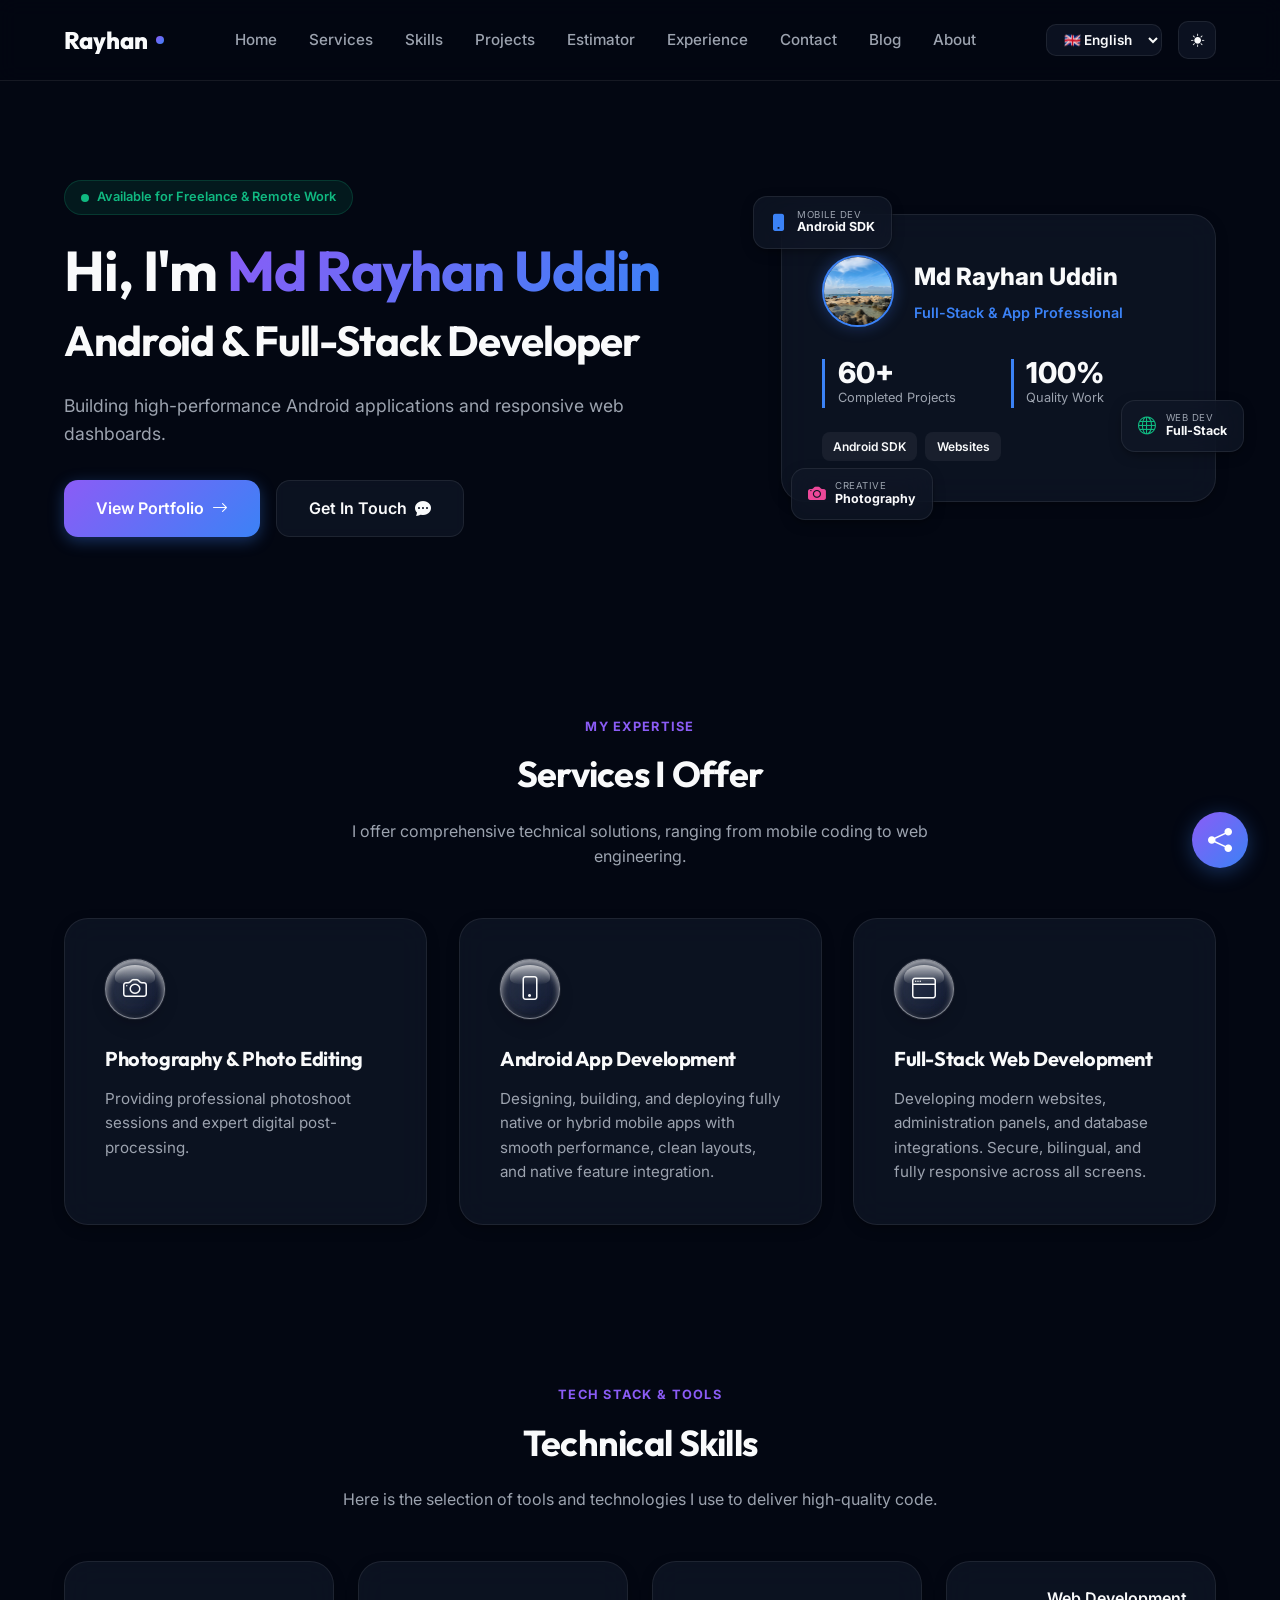
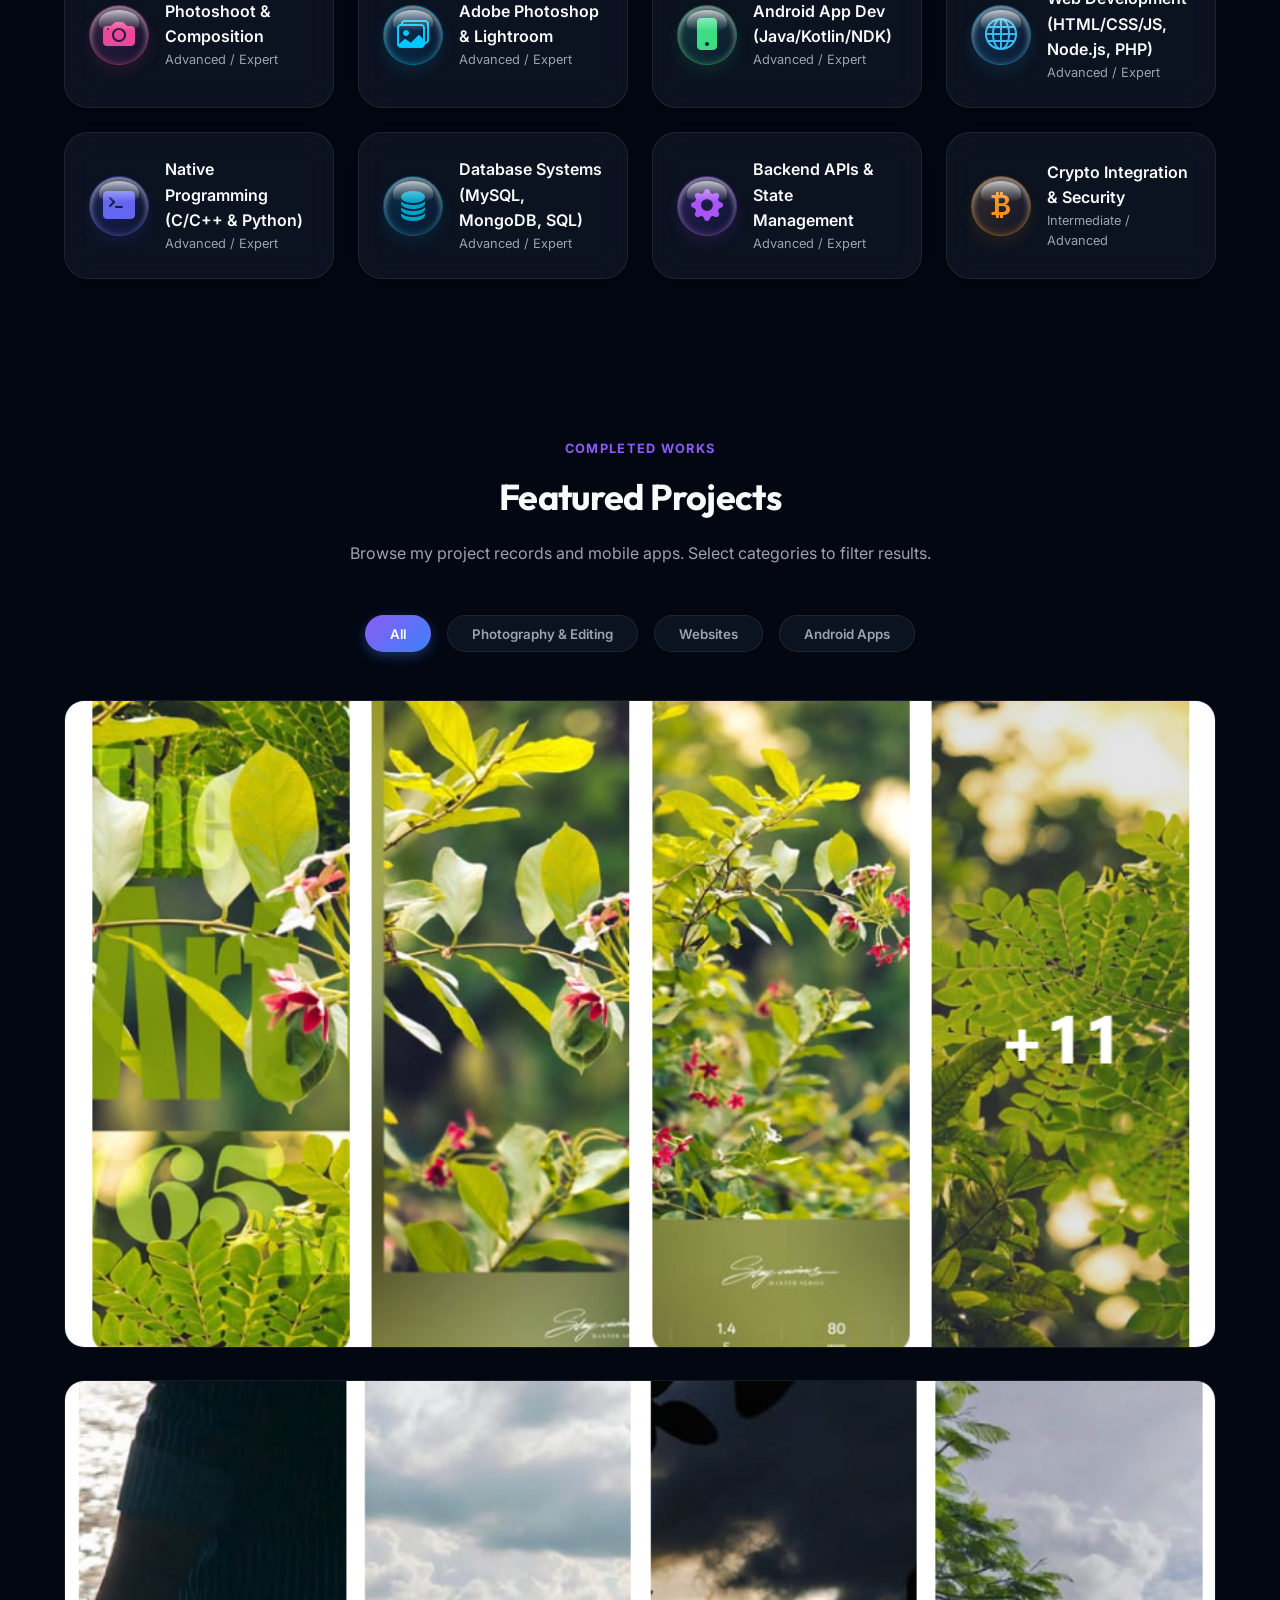
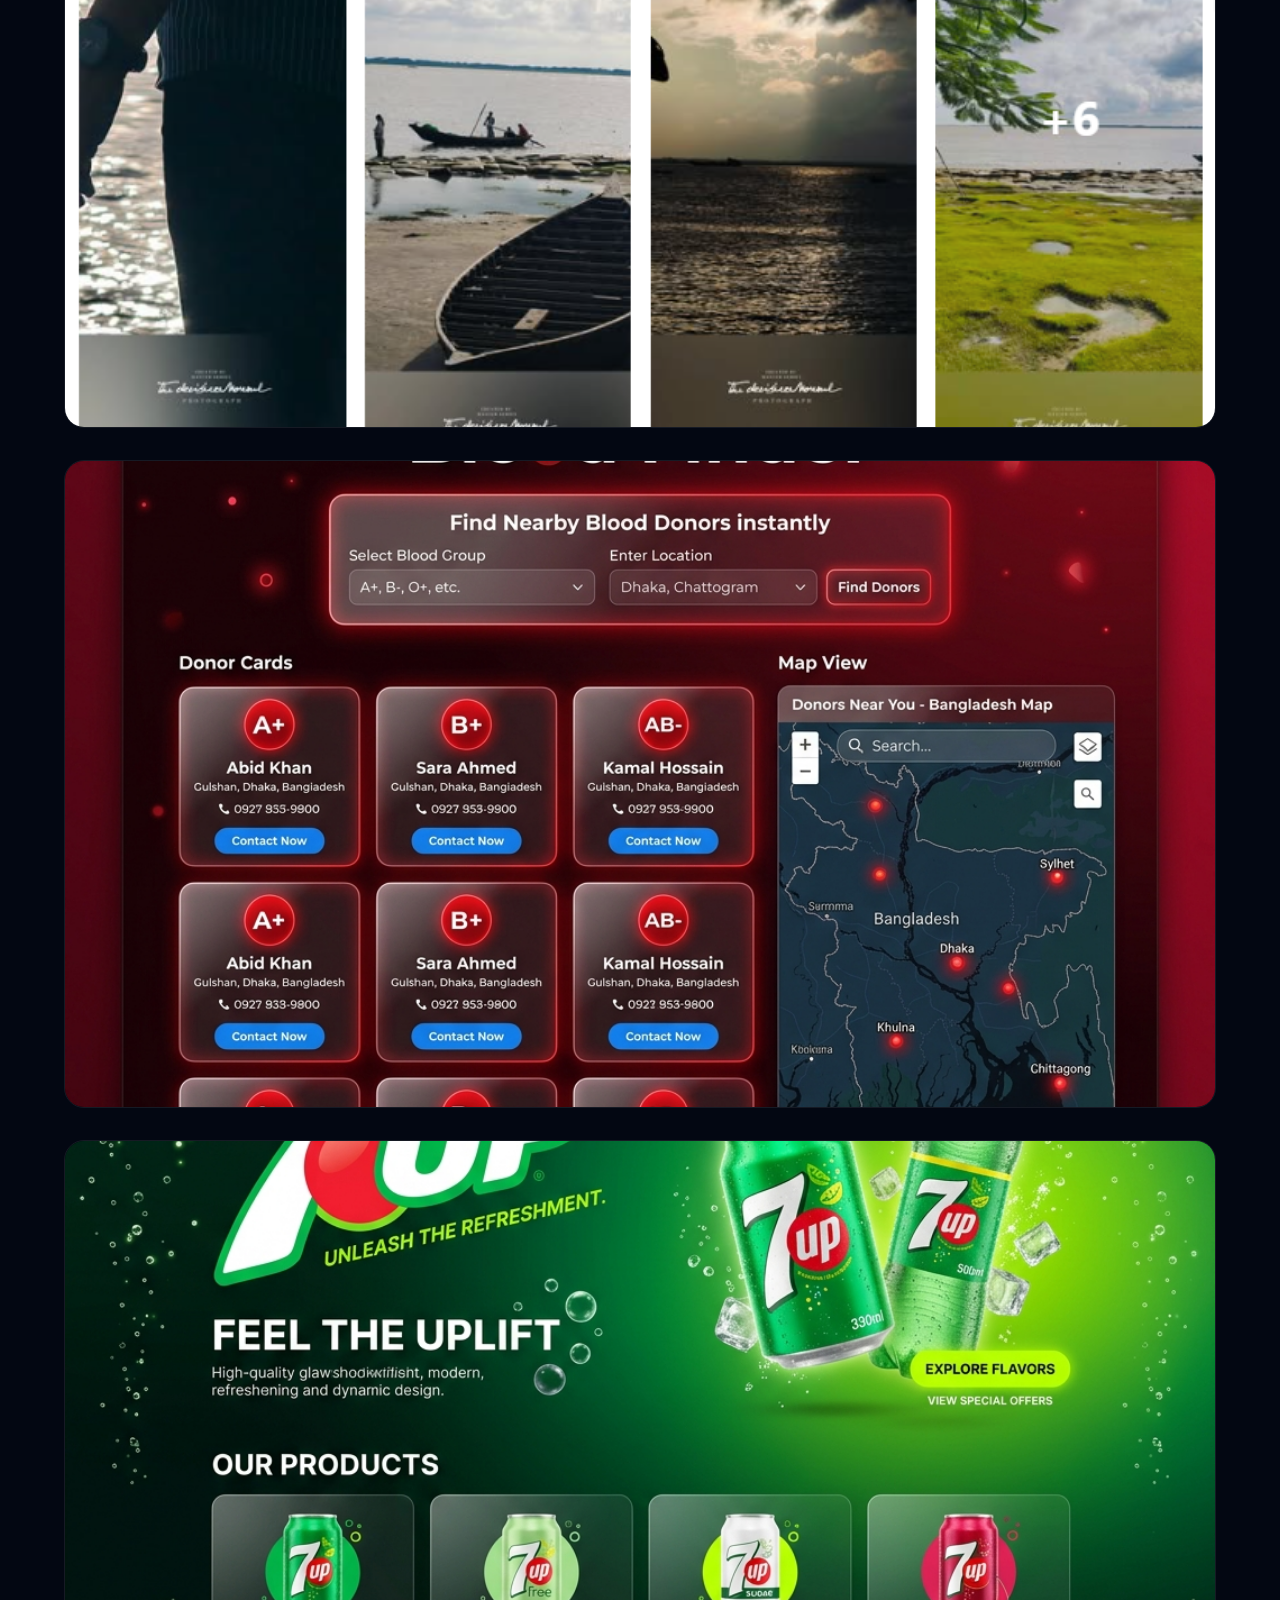
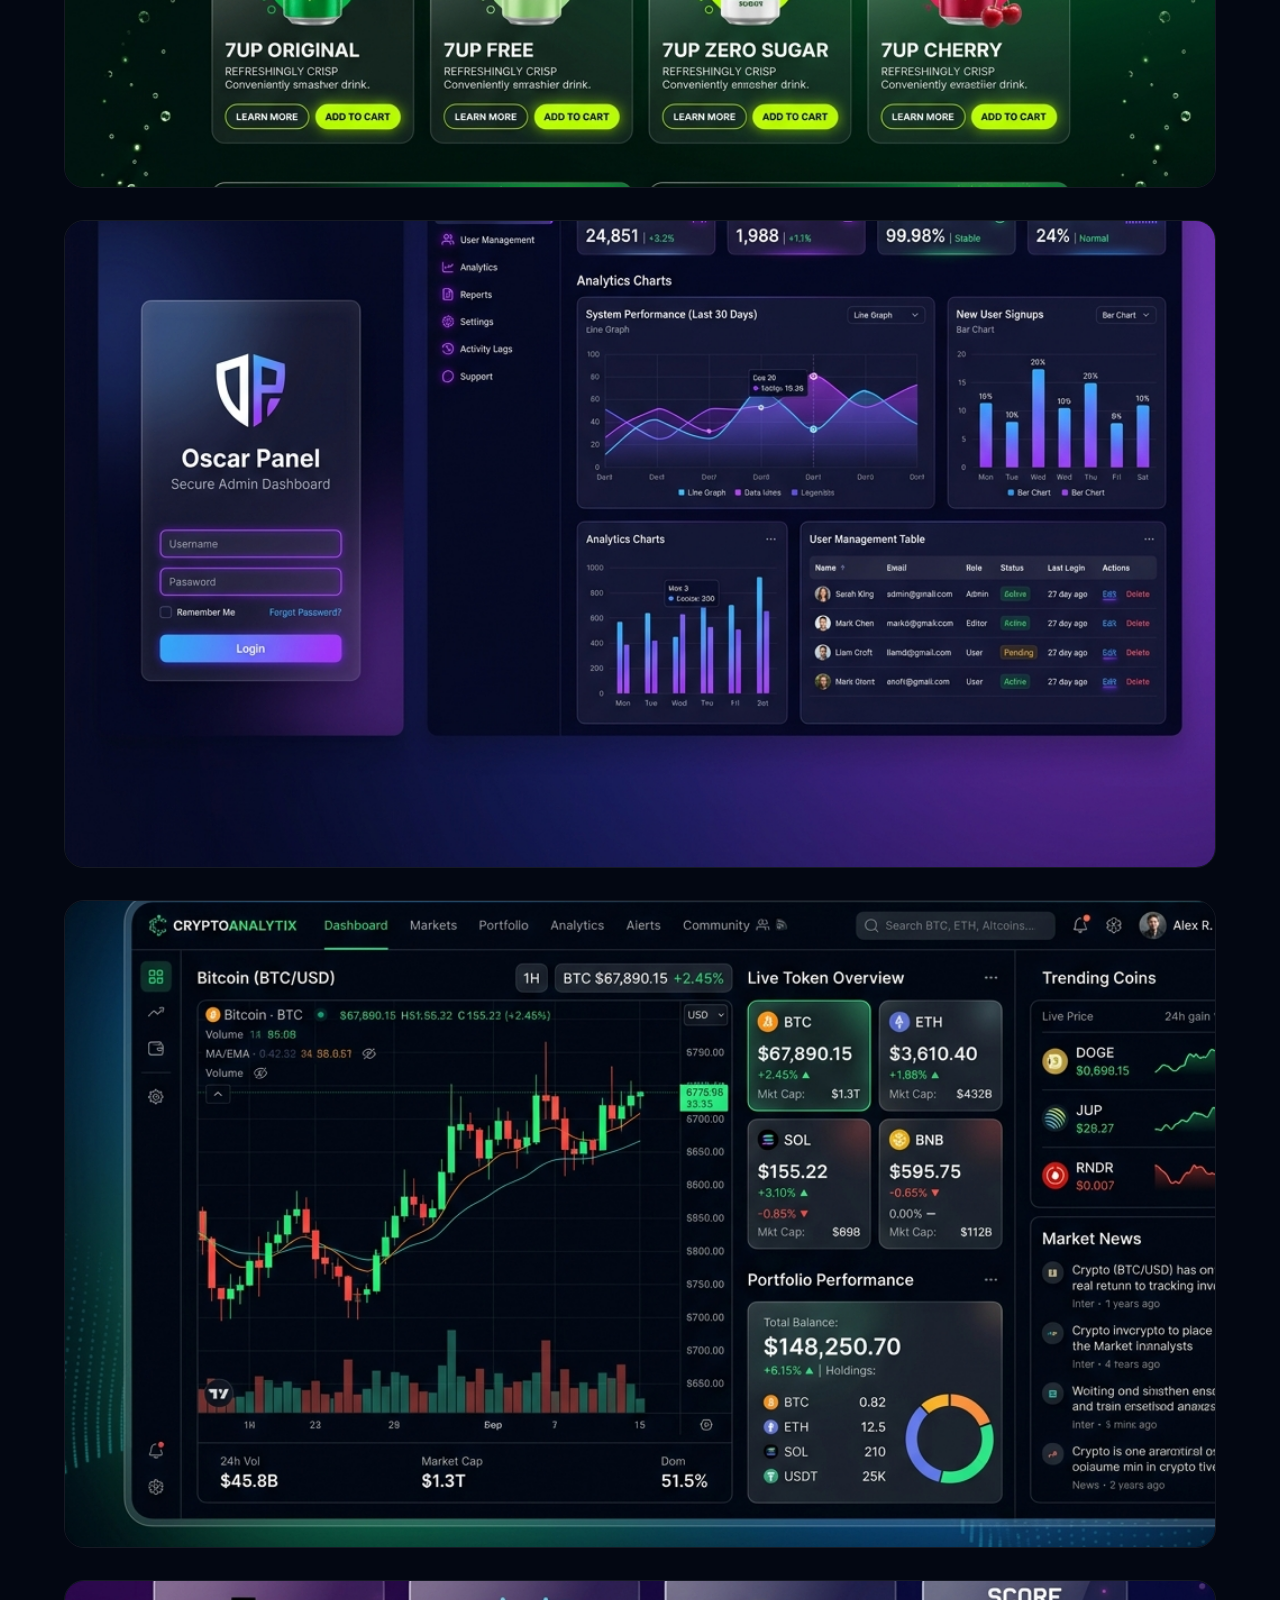
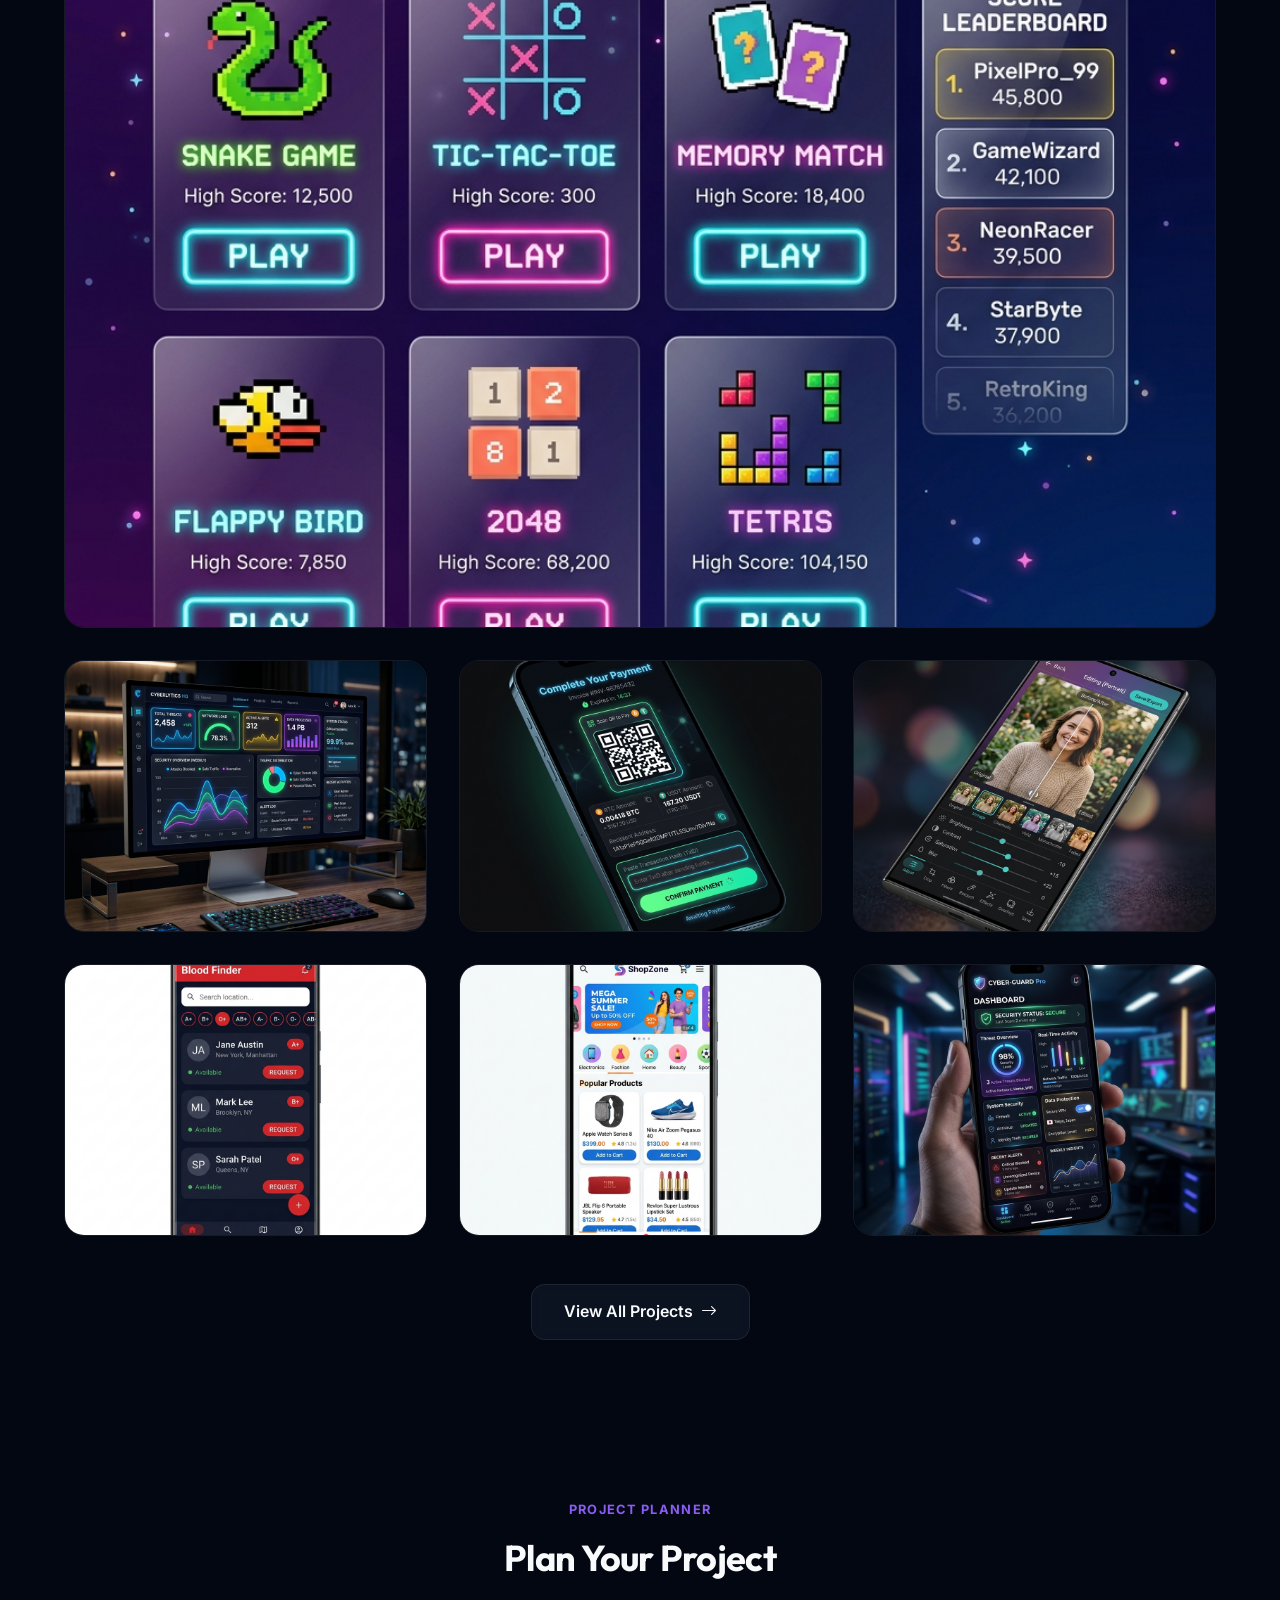
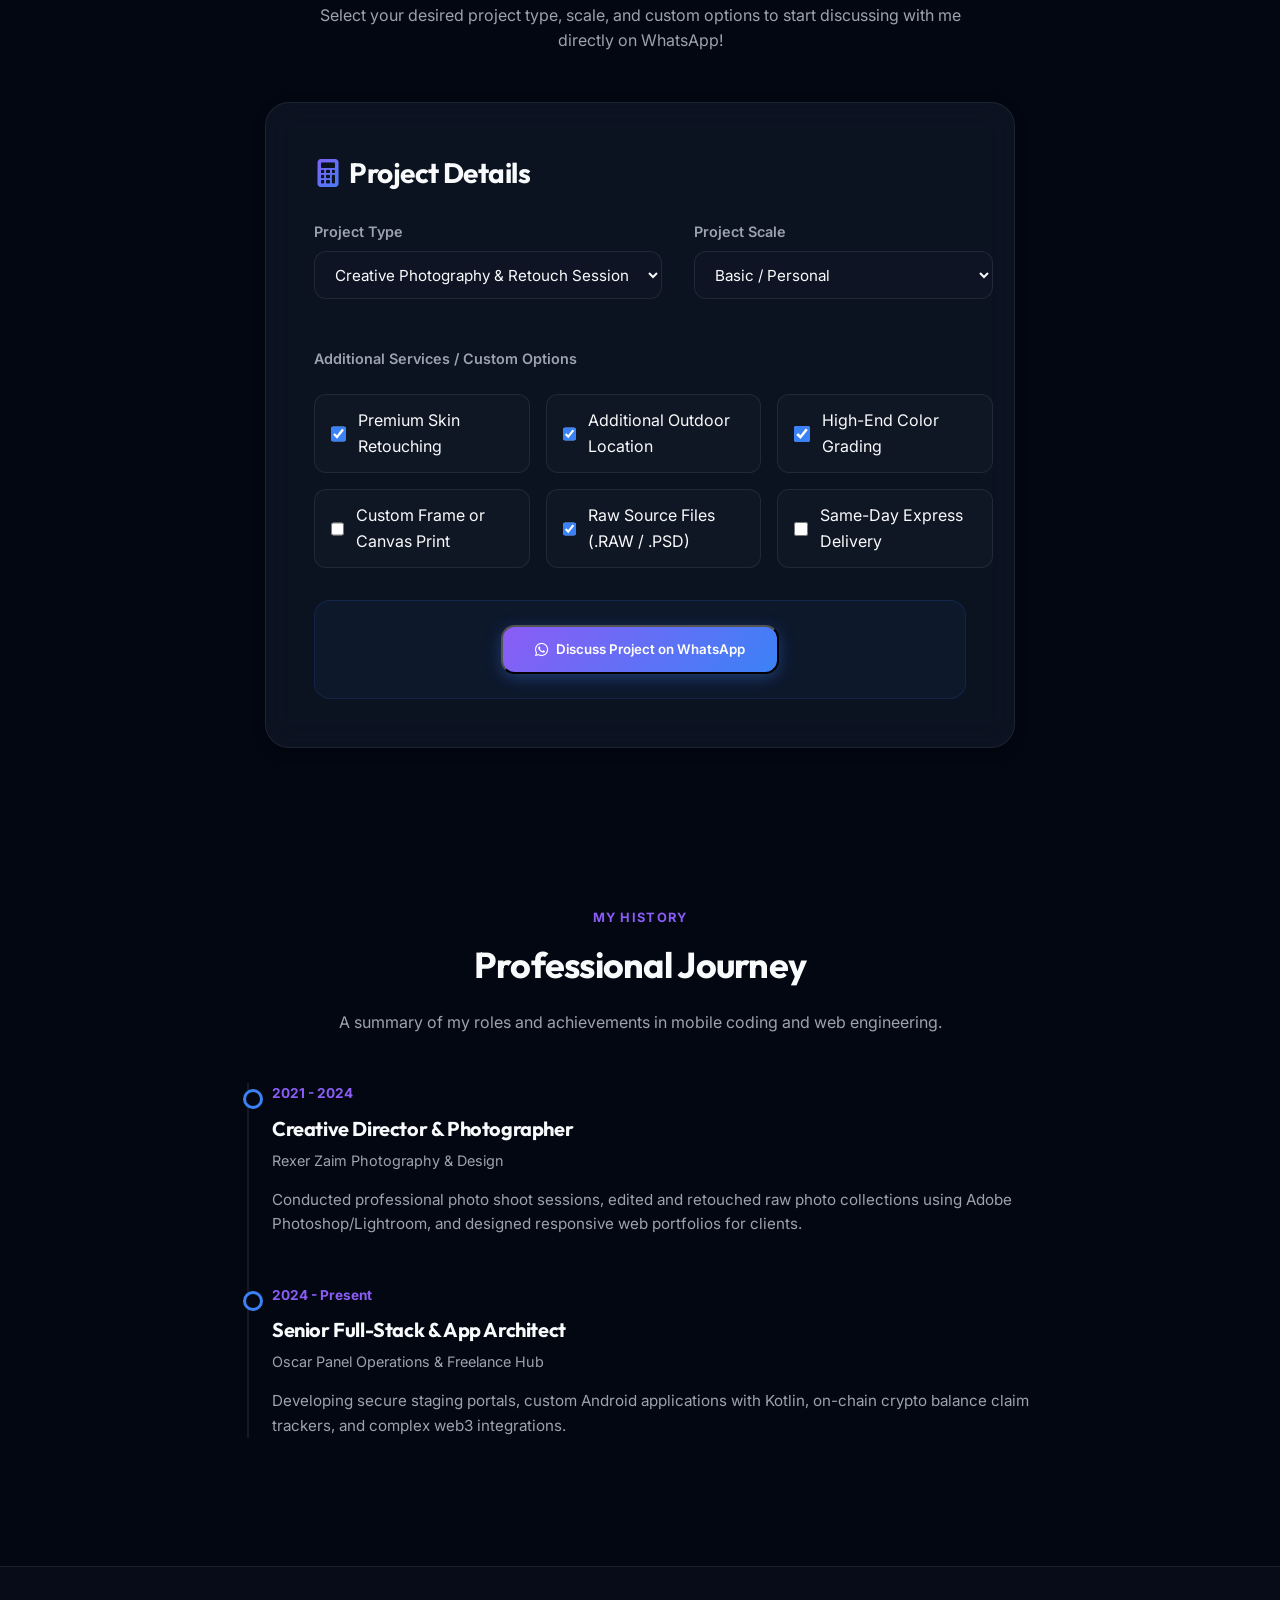
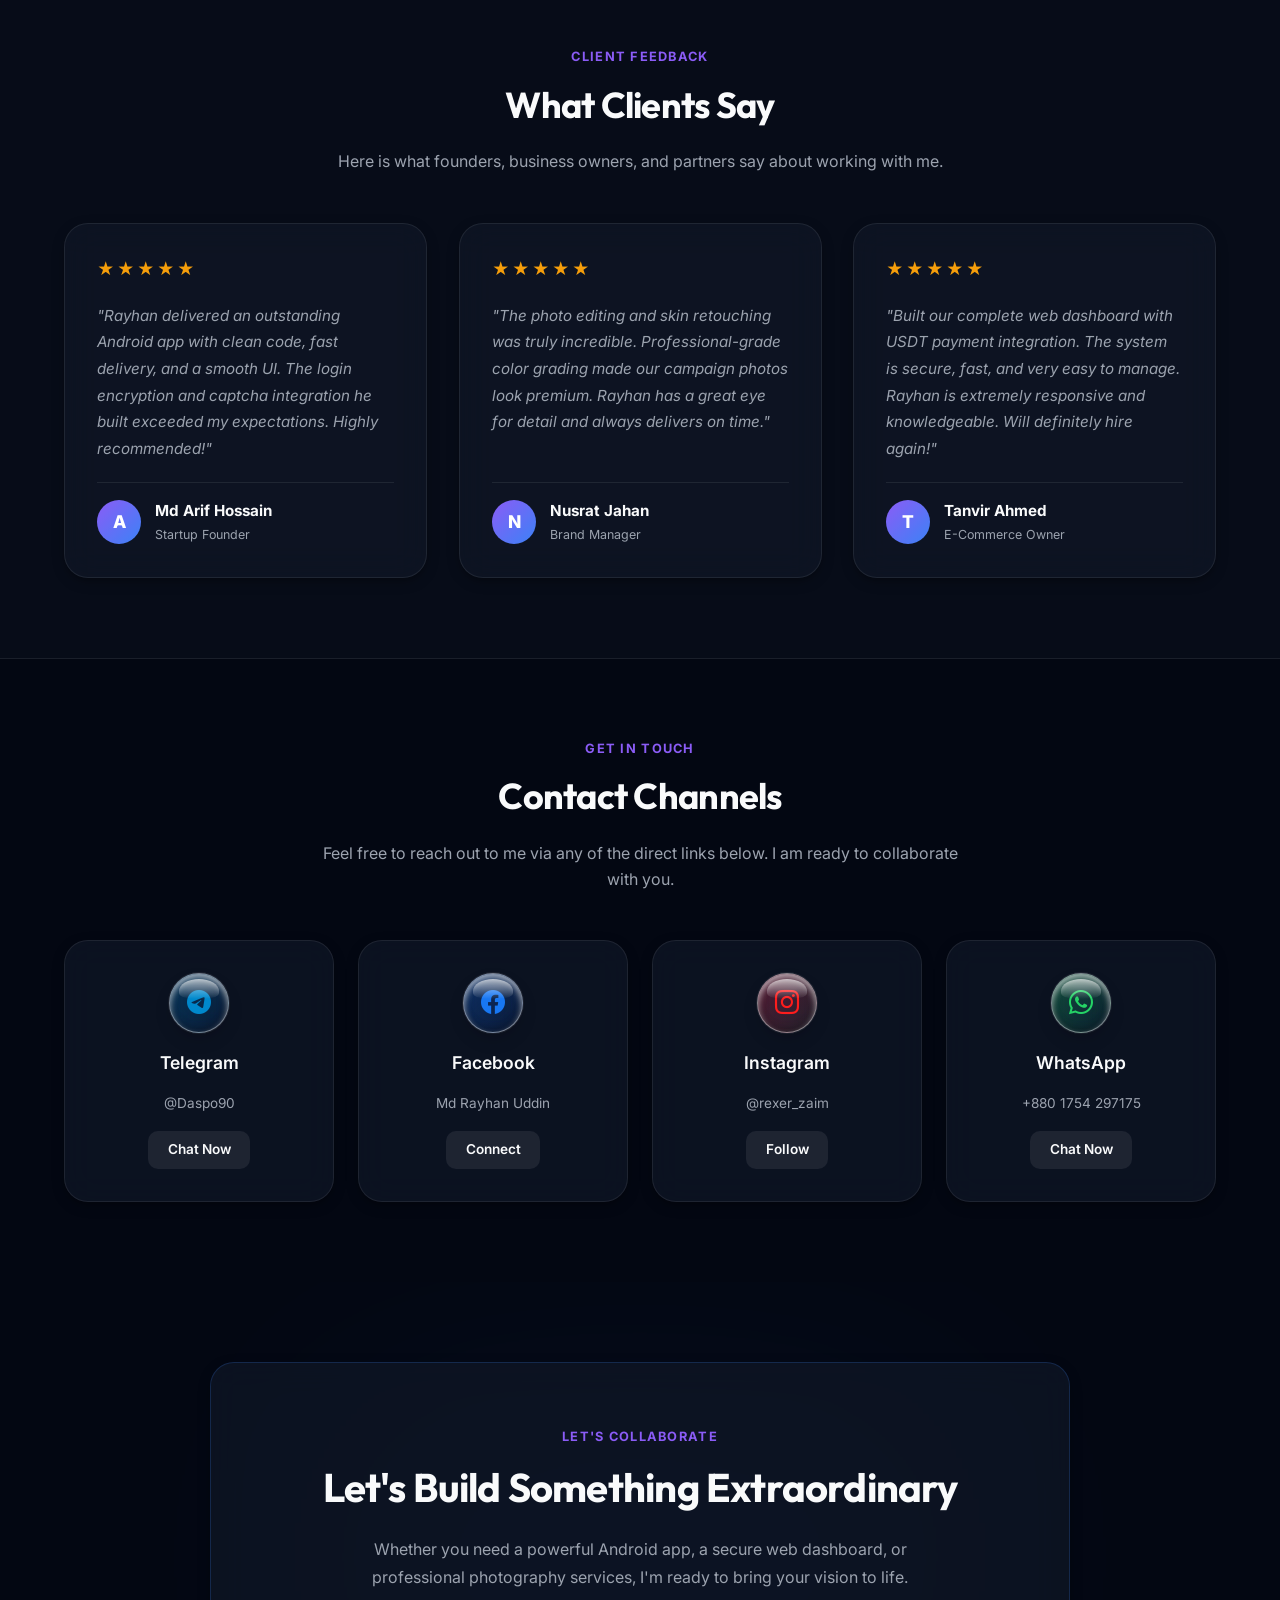
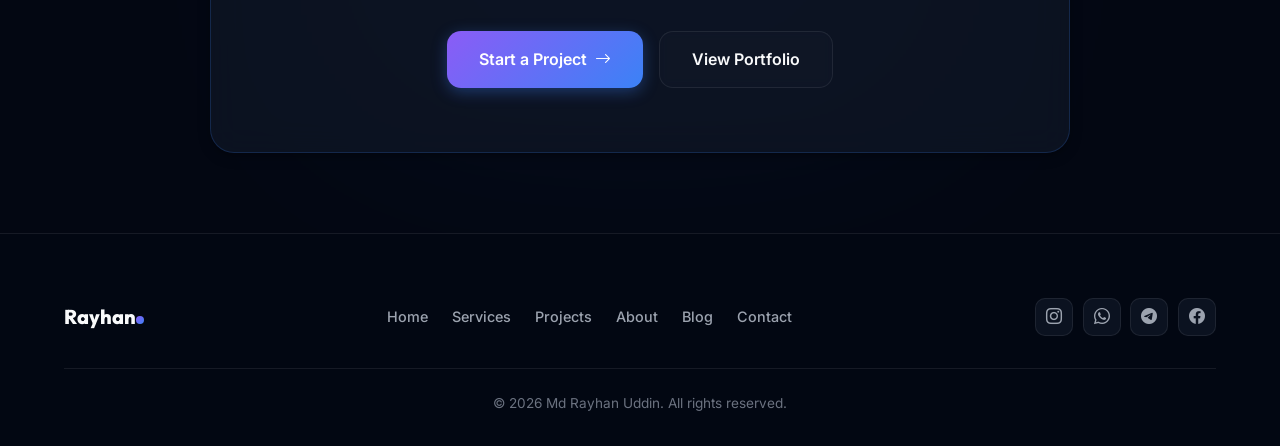
==== index.html @ 6fb027d3 "Initial commit: Md Rayhan Uddin portfolio - full-stack developer, Android app creator" ====
<!DOCTYPE html>
<html lang="en" data-theme="dark">
<head>
  <meta charset="utf-8">
  <meta name="viewport" content="width=device-width, initial-scale=1.0, maximum-scale=1.0, user-scalable=no">
  <title data-translate="page_title">Md Rayhan Uddin - Full-Stack Developer & Android App Creator</title>
  
  <link rel="stylesheet" href="style.css?v=12">
  <link rel="stylesheet" href="https://cdn.jsdelivr.net/npm/bootstrap-icons@1.11.1/font/bootstrap-icons.css">
</head>
<body>

  <!-- Background Decorative Blobs -->
  <div class="bg-blob blob-purple"></div>
  <div class="bg-blob blob-blue"></div>

  <!-- HEADER / NAVBAR -->
  <header class="navbar">
    <div class="container nav-container">
      <a href="#" class="logo">
        Rayhan<span class="logo-dot"></span>
      </a>
      
      <ul class="nav-menu" id="navMenu">
        <li><a href="#home" class="nav-link" data-translate="nav_home">Home</a></li>
        <li><a href="#services" class="nav-link" data-translate="nav_services">Services</a></li>
        <li><a href="#skills" class="nav-link" data-translate="nav_skills">Skills</a></li>
        <li><a href="#portfolio" class="nav-link" data-translate="nav_portfolio">Projects</a></li>
        <li><a href="#estimator" class="nav-link" data-translate="nav_estimator">Estimator</a></li>
        <li><a href="#experience" class="nav-link" data-translate="nav_experience">Experience</a></li>
        <li><a href="#contact" class="nav-link" data-translate="nav_contact">Contact</a></li>
        <li><a href="blog.html" class="nav-link" data-translate="nav_blog">Blog</a></li>
        <li><a href="about.html" class="nav-link" data-translate="nav_about">About</a></li>
      </ul>
      
      <div class="nav-right">
        <select id="languageSelect" class="language-select">
          <option value="en">🇬🇧 English</option>
          <option value="bd">🇧🇩 বাংলা</option>
        </select>
        
        <button id="themeToggleBtn" class="theme-toggle-btn" aria-label="Toggle Theme">
          <i class="bi bi-sun-fill"></i>
        </button>
        
        <button class="mobile-menu-toggle" id="mobileMenuToggle" aria-label="Toggle Menu">
          <i class="bi bi-list"></i>
        </button>
      </div>
    </div>
  </header>

  <!-- HERO SECTION -->
  <section id="home" class="hero">
    <div class="container hero-grid">
      <div class="hero-content reveal active">
        <div class="hero-badge">
          <span class="hero-badge-dot"></span>
          <span data-translate="hero_badge_text">Available for Freelance &amp; Remote Work</span>
        </div>
        
        <h1 class="hero-title">
          <span data-translate="hero_greetings">Hi, I'm</span> 
          <span class="text-gradient-primary">Md Rayhan Uddin</span><br>
          <span style="font-size: 0.75em;" data-translate="hero_role">Android &amp; Full-Stack Developer</span>
        </h1>
        
        <p class="hero-subtitle" data-translate="hero_desc">
          Building high-performance Android applications and responsive web dashboards.
        </p>
        
        <div class="hero-btns">
          <a href="#portfolio" class="btn-main btn-primary-gradient">
            <span data-translate="btn_work">View Portfolio</span> <i class="bi bi-arrow-right"></i>
          </a>
          <a href="#contact" class="btn-main btn-outline">
            <span data-translate="btn_contact">Get In Touch</span> <i class="bi bi-chat-dots-fill"></i>
          </a>
        </div>
      </div>
      
      <div class="hero-showcase reveal active">
        <!-- Floating Skill Badges -->
        <div class="hero-floating-badge badge-1">
          <i class="bi bi-phone-fill"></i>
          <div>
            <div class="hfb-label">Mobile Dev</div>
            <div class="hfb-value">Android SDK</div>
          </div>
        </div>
        <div class="hero-floating-badge badge-2">
          <i class="bi bi-globe"></i>
          <div>
            <div class="hfb-label">Web Dev</div>
            <div class="hfb-value">Full-Stack</div>
          </div>
        </div>
        <div class="hero-floating-badge badge-3">
          <i class="bi bi-camera-fill"></i>
          <div>
            <div class="hfb-label">Creative</div>
            <div class="hfb-value">Photography</div>
          </div>
        </div>

        <div class="glass-panel showcase-card">
          <!-- Customized Profile Photo Header -->
          <div style="display: flex; align-items: center; gap: 1.25rem; margin-bottom: 2rem;">
            <div style="width: 72px; height: 72px; border-radius: 50%; overflow: hidden; border: 2.5px solid var(--primary-color); box-shadow: 0 0 15px var(--glow-primary); background: #111827;">
              <img id="heroAvatarImg" src="profile.jpg" alt="Md Rayhan Uddin" style="width: 100%; height: 100%; object-fit: cover;">
            </div>
            <div>
              <div class="showcase-name">Md Rayhan Uddin</div>
              <div class="showcase-title" data-translate="card_profession">Full-Stack &amp; Creative Professional</div>
            </div>
          </div>
          
          <div class="showcase-stats">
            <div class="stat-item">
              <div class="stat-value">60+</div>
              <div class="stat-label" data-translate="stat_completed">Completed Projects</div>
            </div>
            <div class="stat-item">
              <div class="stat-value">100%</div>
              <div class="stat-label" data-translate="stat_satisfaction">Quality Work</div>
            </div>
          </div>
          
          <div style="margin-top: 1.5rem; display: flex; gap: 0.5rem; flex-wrap: wrap;">
            <span style="background: rgba(255,255,255,0.06); padding: 0.3rem 0.7rem; border-radius: 8px; font-size: 0.75rem; font-weight: 600;">Android SDK</span>
            <span style="background: rgba(255,255,255,0.06); padding: 0.3rem 0.7rem; border-radius: 8px; font-size: 0.75rem; font-weight: 600;">Websites</span>
          </div>
        </div>
      </div>
    </div>
  </section>

  <!-- SERVICES SECTION -->
  <section id="services" class="section reveal">
    <div class="container">
      <div class="section-header">
        <span class="section-subtitle" data-translate="services_subtitle">My Expertise</span>
        <h2 class="section-title" data-translate="services_title">Services I Offer</h2>
        <p class="section-desc" data-translate="services_desc">I offer comprehensive technical solutions, ranging from app coding to custom dashboard development.</p>
      </div>
      
      <div class="services-grid">
        <div class="glass-panel service-card">
          <div class="service-icon">
            <i class="bi bi-camera"></i>
          </div>
          <h3 class="service-title" data-translate="service_3_title">Photography &amp; Photo Editing</h3>
          <p class="service-desc" data-translate="service_3_desc">Providing professional photoshoot sessions and expert digital post-processing, skin retouching, color grading, and creative layouts.</p>
        </div>

        <div class="glass-panel service-card">
          <div class="service-icon">
            <i class="bi bi-phone"></i>
          </div>
          <h3 class="service-title" data-translate="service_1_title">Android App Development</h3>
          <p class="service-desc" data-translate="service_1_desc">Designing, building, and deploying fully native or hybrid mobile apps with smooth performance, clean layouts, and rich native feature integration.</p>
        </div>
        
        <div class="glass-panel service-card">
          <div class="service-icon">
            <i class="bi bi-window"></i>
          </div>
          <h3 class="service-title" data-translate="service_2_title">Full-Stack Web Development</h3>
          <p class="service-desc" data-translate="service_2_desc">Developing modern websites, administration panels, and database integrations. Secure, bilingual, and fully responsive across all screens.</p>
        </div>
      </div>
    </div>
  </section>

  <!-- SKILLS SECTION -->
  <section id="skills" class="section reveal">
    <div class="container">
      <div class="section-header">
        <span class="section-subtitle" data-translate="skills_subtitle">Tech Stack &amp; Tools</span>
        <h2 class="section-title" data-translate="skills_title">Technical &amp; Creative Skills</h2>
        <p class="section-desc" data-translate="skills_desc">Here is the selection of tools and technologies I use to deliver high-quality code and digital artwork.</p>
      </div>
      
      <div class="skills-grid">
        <div class="glass-panel skill-card photo">
          <div class="skill-icon"><i class="bi bi-camera-fill"></i></div>
          <div class="skill-info">
            <div class="skill-name">Photoshoot &amp; Composition</div>
            <div class="skill-level" data-translate="skill_exp_advanced">Advanced / Expert</div>
          </div>
        </div>
        
        <div class="glass-panel skill-card adobe">
          <div class="skill-icon"><i class="bi bi-images"></i></div>
          <div class="skill-info">
            <div class="skill-name">Adobe Photoshop &amp; Lightroom</div>
            <div class="skill-level" data-translate="skill_exp_advanced">Advanced / Expert</div>
          </div>
        </div>

        <div class="glass-panel skill-card android">
          <div class="skill-icon"><i class="bi bi-phone-fill"></i></div>
          <div class="skill-info">
            <div class="skill-name">Android App Dev (Java/Kotlin/NDK)</div>
            <div class="skill-level" data-translate="skill_exp_advanced">Advanced / Expert</div>
          </div>
        </div>
        
        <div class="glass-panel skill-card web">
          <div class="skill-icon"><i class="bi bi-globe"></i></div>
          <div class="skill-info">
            <div class="skill-name">Web Development (HTML/CSS/JS, Node.js, PHP)</div>
            <div class="skill-level" data-translate="skill_exp_advanced">Advanced / Expert</div>
          </div>
        </div>

        <div class="glass-panel skill-card native">
          <div class="skill-icon"><i class="bi bi-terminal-fill"></i></div>
          <div class="skill-info">
            <div class="skill-name">Native Programming (C/C++ &amp; Python)</div>
            <div class="skill-level" data-translate="skill_exp_advanced">Advanced / Expert</div>
          </div>
        </div>

        <div class="glass-panel skill-card db">
          <div class="skill-icon"><i class="bi bi-database-fill"></i></div>
          <div class="skill-info">
            <div class="skill-name">Database Systems (MySQL, MongoDB, SQL)</div>
            <div class="skill-level" data-translate="skill_exp_advanced">Advanced / Expert</div>
          </div>
        </div>
        
        <div class="glass-panel skill-card api">
          <div class="skill-icon"><i class="bi bi-gear-fill"></i></div>
          <div class="skill-info">
            <div class="skill-name">Backend APIs &amp; State Management</div>
            <div class="skill-level" data-translate="skill_exp_advanced">Advanced / Expert</div>
          </div>
        </div>
        
        <div class="glass-panel skill-card crypto">
          <div class="skill-icon"><i class="bi bi-currency-bitcoin"></i></div>
          <div class="skill-info">
            <div class="skill-name">Crypto Integration &amp; Security</div>
            <div class="skill-level" data-translate="skill_exp_intermediate">Intermediate / Advanced</div>
          </div>
        </div>
      </div>
    </div>
  </section>

  <!-- PORTFOLIO SECTION -->
  <section id="portfolio" class="section reveal">
    <div class="container">
      <div class="section-header">
        <span class="section-subtitle" data-translate="portfolio_subtitle">Completed Works</span>
        <h2 class="section-title" data-translate="portfolio_title">Featured Projects</h2>
        <p class="section-desc" data-translate="portfolio_desc">Browse my project records, mobile apps, and photography captures. Select categories to filter results.</p>
      </div>
      
      <div class="portfolio-filters">
        <button class="filter-btn active" data-filter="all" data-translate="filter_all">All</button>
        <button class="filter-btn" data-filter="photography" data-translate="filter_photography">Photography &amp; Editing</button>
        <button class="filter-btn" data-filter="websites" data-translate="filter_websites">Websites</button>
        <button class="filter-btn" data-filter="apps" data-translate="filter_apps">Android Apps</button>
      </div>
      
      <!-- Portfolio Grid dynamically populated by app.js -->
      <div class="portfolio-grid" id="portfolioGrid"></div>
      
      <div class="portfolio-view-all">
        <a href="projects.html" class="btn-main btn-outline">
          <span data-translate="portfolio_view_all">View All Projects</span> <i class="bi bi-arrow-right"></i>
        </a>
      </div>
    </div>
  </section>

  <!-- INTERACTIVE PROJECT ESTIMATOR -->
  <section id="estimator" class="section reveal">
    <div class="container">
      <div class="section-header">
        <span class="section-subtitle" data-translate="estimator_subtitle">Pricing Calculator</span>
        <h2 class="section-title" data-translate="estimator_title">Interactive Project Estimator</h2>
        <p class="section-desc" data-translate="estimator_desc">Select your desired features and get an instant development estimate. Send it directly to me on WhatsApp!</p>
      </div>
      
      <div class="glass-panel estimator-card">
        <h3 class="estimator-title"><i class="bi bi-calculator-fill text-gradient-primary"></i> <span data-translate="estimator_card_title">Project Details</span></h3>
        
        <div class="estimator-grid">
          <div class="estimator-group">
            <label class="estimator-label" data-translate="est_type">Project Type</label>
            <select class="estimator-select" id="estProjectType">
              <option value="photography" data-translate="est_type_photography" selected>Creative Photography &amp; Retouch Session</option>
              <option value="websites" data-translate="est_type_websites">Web Development (Dashboard / Website)</option>
              <option value="apps" data-translate="est_type_apps">Android App Development</option>
            </select>
          </div>
          
          <div class="estimator-group">
            <label class="estimator-label" data-translate="est_scale">Project Scale</label>
            <select class="estimator-select" id="estProjectScale">
              <option value="small" data-translate="est_scale_small">Basic / Personal</option>
              <option value="medium" data-translate="est_scale_medium" selected">Standard Business / Full Session</option>
              <option value="large" data-translate="est_scale_large">Advanced / Commercial Campaign</option>
            </select>
          </div>
          
          <div class="estimator-checkbox-group">
            <label class="estimator-label" style="grid-column: 1 / -1; margin-bottom: 0.5rem;" data-translate="est_features">Additional Services / Custom Options</label>
            
            <label class="estimator-checkbox">
              <input type="checkbox" id="featSecurity" checked>
              <span id="labelSecurity" data-translate="feat_security">Captcha &amp; Security Integration</span>
            </label>
            
            <label class="estimator-checkbox">
              <input type="checkbox" id="featCrypto" checked>
              <span id="labelCrypto" data-translate="feat_crypto">USDT Automatic Deposit Checker</span>
            </label>
            
            <label class="estimator-checkbox">
              <input type="checkbox" id="featTranslate" checked>
              <span id="labelTranslate" data-translate="feat_translate">Multi-language (i18n) Switcher</span>
            </label>
            
            <label class="estimator-checkbox">
              <input type="checkbox" id="featTheme">
              <span id="labelTheme" data-translate="feat_theme">Dark/Light Theme Switcher</span>
            </label>
            
            <label class="estimator-checkbox">
              <input type="checkbox" id="featOption5" checked>
              <span id="labelOption5" data-translate="feat_option5">Admin Panel &amp; CMS Integration</span>
            </label>
            
            <label class="estimator-checkbox">
              <input type="checkbox" id="featOption6">
              <span id="labelOption6" data-translate="feat_option6">SEO Optimization &amp; Analytics</span>
            </label>
          </div>
        </div>
        
        <div class="estimator-result-box">
          <button class="btn-main btn-primary-gradient" id="btnSendEstimate" style="width: auto; margin: 0 auto;">
            <i class="bi bi-whatsapp"></i> <span data-translate="btn_send_estimate">Discuss Project on WhatsApp</span>
          </button>
        </div>
      </div>
    </div>
  </section>

  <!-- PROFESSIONAL EXPERIENCE TIMELINE -->
  <section id="experience" class="section reveal">
    <div class="container">
      <div class="section-header">
        <span class="section-subtitle" data-translate="exp_subtitle">My History</span>
        <h2 class="section-title" data-translate="exp_title">Professional Journey</h2>
        <p class="section-desc" data-translate="exp_desc">A summary of my roles and achievements in mobile coding and web engineering.</p>
      </div>
      
      <div class="timeline">
        <div class="timeline-item">
          <div class="timeline-date" data-translate="exp_date_2">2021 - 2024</div>
          <h3 class="timeline-title" data-translate="exp_title_2">Creative Director &amp; Photographer</h3>
          <div class="timeline-company" data-translate="exp_company_2">Rexer Zaim Photography &amp; Design</div>
          <p class="timeline-desc" data-translate="exp_desc_2">Conducted professional photo shoot sessions, edited and retouched raw photo collections using Adobe Photoshop/Lightroom, and designed responsive web portfolios for clients.</p>
        </div>

        <div class="timeline-item">
          <div class="timeline-date" data-translate="exp_date_1">2024 - Present</div>
          <h3 class="timeline-title" data-translate="exp_title_1">Senior Full-Stack &amp; App Architect</h3>
          <div class="timeline-company" data-translate="exp_company_1">Oscar Panel Operations &amp; Freelance Hub</div>
          <p class="timeline-desc" data-translate="exp_desc_1">Developing secure staging portals, custom Android applications with Kotlin, on-chain crypto balance claim trackers, and complex web3 integrations.</p>
        </div>
      </div>
    </div>
  </section>

  <!-- TESTIMONIALS SECTION -->
  <section id="testimonials" class="section reveal testimonials-section-bg">
    <div class="container">
      <div class="section-header">
        <span class="section-subtitle" data-translate="testimonials_subtitle">Client Feedback</span>
        <h2 class="section-title" data-translate="testimonials_title">What Clients Say</h2>
        <p class="section-desc" data-translate="testimonials_desc">Here is what founders, business owners, and partners say about working with me.</p>
      </div>
      <div class="testimonials-grid" id="testimonialsGrid"></div>
    </div>
  </section>

  <!-- CONTACTS SECTION -->
  <section id="contact" class="section reveal">
    <div class="container">
      <div class="section-header">
        <span class="section-subtitle" data-translate="contact_subtitle">Get in Touch</span>
        <h2 class="section-title" data-translate="contact_title">Contact Channels</h2>
        <p class="section-desc" data-translate="contact_desc">Feel free to reach out to me via any of the direct links below. I am ready to collaborate with you.</p>
      </div>
      
      <div class="contact-grid">
        <div class="glass-panel contact-card telegram">
          <div class="contact-icon"><i class="bi bi-telegram"></i></div>
          <div class="contact-label">Telegram</div>
          <div class="contact-value">@Daspo90</div>
          <a href="https://t.me/Daspo90" target="_blank" rel="noopener noreferrer" class="btn-contact" data-translate="contact_chat">Chat Now</a>
        </div>
        
        <div class="glass-panel contact-card facebook">
          <div class="contact-icon"><i class="bi bi-facebook"></i></div>
          <div class="contact-label">Facebook</div>
          <div class="contact-value">Md Rayhan Uddin</div>
          <a href="https://www.facebook.com/share/1EN9dSV8ah/" target="_blank" rel="noopener noreferrer" class="btn-contact" data-translate="contact_connect">Connect</a>
        </div>
        
        <div class="glass-panel contact-card instagram">
          <div class="contact-icon"><i class="bi bi-instagram"></i></div>
          <div class="contact-label">Instagram</div>
          <div class="contact-value">@rexer_zaim</div>
          <a href="https://www.instagram.com/rexer_zaim?igsh=Yjhkbm5tcTMxZ3U2" target="_blank" rel="noopener noreferrer" class="btn-contact" data-translate="contact_follow">Follow</a>
        </div>
        
        <div class="glass-panel contact-card whatsapp">
          <div class="contact-icon"><i class="bi bi-whatsapp"></i></div>
          <div class="contact-label">WhatsApp</div>
          <div class="contact-value">+880 1754 297175</div>
          <a href="https://wa.me/8801754297175" target="_blank" rel="noopener noreferrer" class="btn-contact" data-translate="contact_chat">Chat Now</a>
        </div>
      </div>
    </div>
  </section>

  <!-- CTA SECTION -->
  <section class="cta-section reveal">
    <div class="container">
      <div class="cta-glow"></div>
      <div class="glass-panel cta-card">
        <span class="section-subtitle" data-translate="cta_badge">Let's Collaborate</span>
        <h2 class="cta-title" data-translate="cta_title">Let's Build Something Extraordinary</h2>
        <p class="cta-desc" data-translate="cta_desc">Whether you need a powerful Android app, a secure web dashboard, or professional photography services, I'm ready to bring your vision to life.</p>
        <div class="cta-btns">
          <a href="#estimator" class="btn-main btn-primary-gradient">
            <span data-translate="cta_btn_start">Start a Project</span> <i class="bi bi-arrow-right"></i>
          </a>
          <a href="#portfolio" class="btn-main btn-outline">
            <span data-translate="cta_btn_portfolio">View Portfolio</span>
          </a>
        </div>
      </div>
    </div>
  </section>

  <!-- FOOTER -->
  <footer class="footer">
    <div class="container">
      <div class="footer-content">
        <a href="#" class="footer-logo">Rayhan<span class="logo-dot"></span></a>
        <nav class="footer-nav">
          <a href="#home" data-translate="nav_home">Home</a>
          <a href="#services" data-translate="nav_services">Services</a>
          <a href="#portfolio" data-translate="nav_portfolio">Projects</a>
          <a href="about.html" data-translate="nav_about">About</a>
          <a href="blog.html" data-translate="nav_blog">Blog</a>
          <a href="#contact" data-translate="nav_contact">Contact</a>
        </nav>
        <div class="footer-socials">
          <a href="https://www.instagram.com/rexer_zaim?igsh=Yjhkbm5tcTMxZ3U2" target="_blank" rel="noopener noreferrer" class="footer-social-link" title="Instagram"><i class="bi bi-instagram"></i></a>
          <a href="https://wa.me/8801754297175" target="_blank" rel="noopener noreferrer" class="footer-social-link" title="WhatsApp"><i class="bi bi-whatsapp"></i></a>
          <a href="https://t.me/Daspo90" target="_blank" rel="noopener noreferrer" class="footer-social-link" title="Telegram"><i class="bi bi-telegram"></i></a>
          <a href="https://www.facebook.com/share/1EN9dSV8ah/" target="_blank" rel="noopener noreferrer" class="footer-social-link" title="Facebook"><i class="bi bi-facebook"></i></a>
        </div>
      </div>
      <hr class="footer-divider">
      <div class="footer-copyright" style="text-align: center;">
        &copy; <span id="footerYear">2026</span> Md Rayhan Uddin. <span data-translate="footer_rights">All rights reserved.</span>
      </div>
    </div>
  </footer>

  <!-- LIGHTBOX MODAL FOR PORTFOLIO -->
  <div class="lightbox" id="portfolioLightbox">
    <div class="lightbox-content">
      <button class="lightbox-close" id="lightboxClose" aria-label="Close Lightbox">&times;</button>
      <img src="" alt="Zoomed Project Screen" class="lightbox-img" id="lightboxImg">
      <div class="lightbox-caption" id="lightboxCaption">Project Title</div>
      <p style="color: var(--text-secondary); text-align: center; margin-top: 0.5rem; max-width: 500px; font-size: 0.9rem;" id="lightboxDesc">Project details...</p>
    </div>
  </div>

  <!-- FLOATING ACTION WIDGET -->
  <div class="floating-widget" id="floatingWidget">
    <div class="floating-menu">
      <a href="https://www.instagram.com/rexer_zaim?igsh=Yjhkbm5tcTMxZ3U2" target="_blank" rel="noopener noreferrer" class="floating-item instagram" data-tooltip="Instagram">
        <i class="bi bi-instagram"></i>
      </a>
      <a href="https://wa.me/8801754297175" target="_blank" rel="noopener noreferrer" class="floating-item whatsapp" data-tooltip="WhatsApp">
        <i class="bi bi-whatsapp"></i>
      </a>
      <a href="https://t.me/Daspo90" target="_blank" rel="noopener noreferrer" class="floating-item telegram" data-tooltip="Telegram">
        <i class="bi bi-telegram"></i>
      </a>
      <a href="https://www.facebook.com/share/1EN9dSV8ah/" target="_blank" rel="noopener noreferrer" class="floating-item facebook" data-tooltip="Facebook">
        <i class="bi bi-facebook"></i>
      </a>
    </div>
    <button class="floating-trigger" id="floatingTrigger" aria-label="Quick Connect Menu">
      <i class="bi bi-share-fill"></i>
    </button>
  </div>

  <script src="app.js?v=14"></script>
</body>
</html>
---- style.css ----
@import url('https://fonts.googleapis.com/css2?family=Inter:wght@300;400;500;600;700&family=Outfit:wght@400;500;600;700;800;900&display=swap');

/* --- CSS Variables & Design System --- */
:root {
  --font-sans: 'Inter', -apple-system, BlinkMacSystemFont, sans-serif;
  --font-display: 'Outfit', sans-serif;

  /* Default Dark Mode Colors (Highly Premium) */
  --bg-app: #030712;
  --bg-card: rgba(17, 24, 39, 0.7);
  --border-color: rgba(255, 255, 255, 0.08);
  --text-primary: #f9fafb;
  --text-secondary: #9ca3af;
  --text-muted: #6b7280;
  
  --primary-gradient: linear-gradient(135deg, #8b5cf6 0%, #3b82f6 100%);
  --accent-gradient: linear-gradient(135deg, #ec4899 0%, #8b5cf6 100%);
  --success-gradient: linear-gradient(135deg, #10b981 0%, #059669 100%);
  
  --primary-color: #3b82f6;
  --accent-color: #8b5cf6;
  --success-color: #10b981;
  --warning-color: #f59e0b;
  
  --glow-primary: rgba(59, 130, 246, 0.35);
  --glow-accent: rgba(139, 92, 246, 0.35);
  
  --shadow-sm: 0 1px 2px rgba(0, 0, 0, 0.05);
  --shadow-md: 0 4px 15px -3px rgba(0, 0, 0, 0.3), 0 4px 6px -2px rgba(0, 0, 0, 0.2);
  --shadow-lg: 0 20px 25px -5px rgba(0, 0, 0, 0.5), 0 10px 10px -5px rgba(0, 0, 0, 0.3);
  
  --blur-amount: 16px;
  --transition-speed: 0.3s;
}

[data-theme="light"] {
  --bg-app: #f3f4f6;
  --bg-card: rgba(255, 255, 255, 0.8);
  --border-color: rgba(0, 0, 0, 0.08);
  --text-primary: #111827;
  --text-secondary: #4b5563;
  --text-muted: #9ca3af;
  
  --primary-gradient: linear-gradient(135deg, #3b82f6 0%, #8b5cf6 100%);
  --accent-gradient: linear-gradient(135deg, #8b5cf6 0%, #ec4899 100%);
  --success-gradient: linear-gradient(135deg, #10b981 0%, #059669 100%);
  
  --primary-color: #2563eb;
  --accent-color: #7c3aed;
  --success-color: #059669;
  
  --glow-primary: rgba(37, 99, 235, 0.15);
  --glow-accent: rgba(124, 58, 237, 0.15);
  
  --shadow-sm: 0 1px 2px rgba(0, 0, 0, 0.02);
  --shadow-md: 0 4px 15px -3px rgba(0, 0, 0, 0.05), 0 4px 6px -2px rgba(0, 0, 0, 0.03);
  --shadow-lg: 0 20px 25px -5px rgba(0, 0, 0, 0.08), 0 10px 10px -5px rgba(0, 0, 0, 0.04);
}

/* --- Global Resets --- */
* {
  box-sizing: border-box;
  margin: 0;
  padding: 0;
}

html {
  scroll-behavior: smooth;
  scroll-padding-top: 80px;
}

body {
  font-family: var(--font-sans);
  background-color: var(--bg-app);
  color: var(--text-primary);
  line-height: 1.6;
  -webkit-font-smoothing: antialiased;
  overflow-x: hidden;
  transition: background-color var(--transition-speed) ease, color var(--transition-speed) ease;
}

h1, h2, h3, h4, h5, h6 {
  font-family: var(--font-display);
  font-weight: 700;
  letter-spacing: -0.02em;
  color: var(--text-primary);
}

a {
  color: var(--primary-color);
  text-decoration: none;
  transition: all var(--transition-speed) ease;
}

button, input, select, textarea {
  font-family: inherit;
}

/* --- Utilities --- */
.container {
  max-width: 1200px;
  margin: 0 auto;
  padding: 0 1.5rem;
}

.text-gradient-primary {
  background: var(--primary-gradient);
  -webkit-background-clip: text;
  -webkit-text-fill-color: transparent;
}

.text-gradient-accent {
  background: var(--accent-gradient);
  -webkit-background-clip: text;
  -webkit-text-fill-color: transparent;
}

.glass-panel {
  background: var(--bg-card);
  backdrop-filter: blur(var(--blur-amount));
  -webkit-backdrop-filter: blur(var(--blur-amount));
  border: 1px solid var(--border-color);
  border-radius: 24px;
  box-shadow: var(--shadow-md);
  transition: border-color var(--transition-speed) ease, box-shadow var(--transition-speed) ease;
  transform-style: preserve-3d;
  will-change: transform;
}

.glass-panel:hover {
  border-color: rgba(255, 255, 255, 0.18);
  box-shadow: 0 12px 40px -10px var(--glow-primary);
}

/* Background Blob Effects */
.bg-blob {
  position: absolute;
  border-radius: 50%;
  filter: blur(120px);
  z-index: -1;
  pointer-events: none;
  opacity: 0.15;
  animation: pulse 8s infinite alternate;
}

.blob-purple {
  background: var(--blob-color-1);
  width: 400px;
  height: 400px;
  top: 10%;
  left: -100px;
}

.blob-blue {
  background: var(--blob-color-2);
  width: 500px;
  height: 500px;
  bottom: 20%;
  right: -200px;
}

/* Scroll Reveal CSS */
.reveal {
  opacity: 0;
  transform: translateY(40px);
  transition: opacity 0.8s cubic-bezier(0.16, 1, 0.3, 1), transform 0.8s cubic-bezier(0.16, 1, 0.3, 1);
}

.reveal.active {
  opacity: 1;
  transform: translateY(0);
}

/* Animations */
@keyframes pulse {
  0% { transform: scale(1) translate(0, 0); opacity: 0.12; }
  100% { transform: scale(1.15) translate(30px, -30px); opacity: 0.22; }
}

@keyframes float {
  0% { transform: translateY(0px); }
  50% { transform: translateY(-10px); }
  100% { transform: translateY(0px); }
}

/* --- Navbar --- */
.navbar {
  position: fixed;
  top: 0;
  left: 0;
  width: 100%;
  z-index: 1000;
  background: rgba(3, 7, 18, 0.4); /* translucent dark slate */
  backdrop-filter: blur(10px);
  -webkit-backdrop-filter: blur(10px);
  border-bottom: 1px solid var(--border-color);
  transition: all 0.3s ease;
}

body[data-theme="light"] .navbar {
  background: rgba(243, 244, 246, 0.5); /* translucent light grey */
}

/* --- iOS Liquid Glassmorphism Icons (glossy refractive droplet look) --- */
.service-icon,
.skill-icon,
.contact-icon {
  width: 60px !important;
  height: 60px !important;
  border-radius: 50% !important; /* Force bubble circle */
  background: linear-gradient(135deg, rgba(255, 255, 255, 0.15) 0%, rgba(255, 255, 255, 0.02) 100%) !important;
  backdrop-filter: blur(12px) saturate(185%) !important;
  -webkit-backdrop-filter: blur(12px) saturate(185%) !important;
  border: 1.5px solid rgba(255, 255, 255, 0.45) !important;
  box-shadow: 
    inset 0 4px 6px rgba(255, 255, 255, 0.6), 
    inset 0 -4px 6px rgba(0, 0, 0, 0.15), 
    0 8px 16px rgba(0, 0, 0, 0.12),
    0 0 0 1px rgba(255, 255, 255, 0.08) !important;
  display: flex !important;
  align-items: center !important;
  justify-content: center !important;
  position: relative !important;
  overflow: hidden !important;
  transition: all 0.3s cubic-bezier(0.4, 0, 0.2, 1) !important;
  color: var(--text-primary) !important;
}

/* Liquid Glossy Droplet Highlight */
.service-icon::before,
.skill-icon::before,
.contact-icon::before {
  content: '' !important;
  position: absolute !important;
  top: 8% !important;
  left: 15% !important;
  width: 70% !important;
  height: 35% !important;
  background: linear-gradient(to bottom, rgba(255, 255, 255, 0.65) 0%, rgba(255, 255, 255, 0) 100%) !important;
  border-radius: 50% 50% 40% 40% / 60% 60% 30% 30% !important;
  pointer-events: none !important;
  z-index: 10 !important;
}

/* Hover Liquid Animation */
.service-icon:hover,
.skill-icon:hover,
.contact-icon:hover {
  transform: translateY(-3px) scale(1.08) !important;
  border-color: rgba(255, 255, 255, 0.8) !important;
  box-shadow: 
    inset 0 6px 10px rgba(255, 255, 255, 0.75), 
    inset 0 -6px 10px rgba(0, 0, 0, 0.2), 
    0 12px 24px rgba(0, 0, 0, 0.22) !important;
}

/* Adjustments for light theme icons */
body[data-theme="light"] .service-icon,
body[data-theme="light"] .skill-icon,
body[data-theme="light"] .contact-icon {
  background: linear-gradient(135deg, rgba(255, 255, 255, 0.5) 0%, rgba(255, 255, 255, 0.15) 100%) !important;
  border-color: rgba(255, 255, 255, 0.75) !important;
  box-shadow: 
    inset 0 4px 6px rgba(255, 255, 255, 0.8), 
    inset 0 -4px 6px rgba(0, 0, 0, 0.04), 
    0 8px 16px rgba(0, 0, 0, 0.05) !important;
  color: var(--text-primary) !important;
}

/* Individual Brand Gradients for Technical Skills */
.skill-card.photo .skill-icon {
  background: linear-gradient(135deg, rgba(236, 72, 153, 0.2) 0%, rgba(236, 72, 153, 0.02) 100%) !important;
  color: #ec4899 !important;
  border-color: rgba(236, 72, 153, 0.4) !important;
  box-shadow: 
    inset 0 4px 6px rgba(255, 255, 255, 0.5), 
    inset 0 -4px 6px rgba(236, 72, 153, 0.15), 
    0 8px 16px rgba(236, 72, 153, 0.1) !important;
}
.skill-card.adobe .skill-icon {
  background: linear-gradient(135deg, rgba(0, 200, 255, 0.2) 0%, rgba(0, 200, 255, 0.02) 100%) !important;
  color: #00c8ff !important;
  border-color: rgba(0, 200, 255, 0.4) !important;
  box-shadow: 
    inset 0 4px 6px rgba(255, 255, 255, 0.5), 
    inset 0 -4px 6px rgba(0, 200, 255, 0.15), 
    0 8px 16px rgba(0, 200, 255, 0.1) !important;
}
.skill-card.android .skill-icon {
  background: linear-gradient(135deg, rgba(61, 220, 132, 0.2) 0%, rgba(61, 220, 132, 0.02) 100%) !important;
  color: #3ddc84 !important;
  border-color: rgba(61, 220, 132, 0.4) !important;
  box-shadow: 
    inset 0 4px 6px rgba(255, 255, 255, 0.5), 
    inset 0 -4px 6px rgba(61, 220, 132, 0.15), 
    0 8px 16px rgba(61, 220, 132, 0.1) !important;
}
.skill-card.web .skill-icon {
  background: linear-gradient(135deg, rgba(56, 189, 248, 0.2) 0%, rgba(56, 189, 248, 0.02) 100%) !important;
  color: #38bdf8 !important;
  border-color: rgba(56, 189, 248, 0.4) !important;
  box-shadow: 
    inset 0 4px 6px rgba(255, 255, 255, 0.5), 
    inset 0 -4px 6px rgba(56, 189, 248, 0.15), 
    0 8px 16px rgba(56, 189, 248, 0.1) !important;
}
.skill-card.native .skill-icon {
  background: linear-gradient(135deg, rgba(99, 102, 241, 0.2) 0%, rgba(99, 102, 241, 0.02) 100%) !important;
  color: #6366f1 !important;
  border-color: rgba(99, 102, 241, 0.4) !important;
  box-shadow: 
    inset 0 4px 6px rgba(255, 255, 255, 0.5), 
    inset 0 -4px 6px rgba(99, 102, 241, 0.15), 
    0 8px 16px rgba(99, 102, 241, 0.1) !important;
}
.skill-card.db .skill-icon {
  background: linear-gradient(135deg, rgba(0, 162, 199, 0.2) 0%, rgba(0, 162, 199, 0.02) 100%) !important;
  color: #00a2c7 !important;
  border-color: rgba(0, 162, 199, 0.4) !important;
  box-shadow: 
    inset 0 4px 6px rgba(255, 255, 255, 0.5), 
    inset 0 -4px 6px rgba(0, 162, 199, 0.15), 
    0 8px 16px rgba(0, 162, 199, 0.1) !important;
}
.skill-card.api .skill-icon {
  background: linear-gradient(135deg, rgba(168, 85, 247, 0.2) 0%, rgba(168, 85, 247, 0.02) 100%) !important;
  color: #a855f7 !important;
  border-color: rgba(168, 85, 247, 0.4) !important;
  box-shadow: 
    inset 0 4px 6px rgba(255, 255, 255, 0.5), 
    inset 0 -4px 6px rgba(168, 85, 247, 0.15), 
    0 8px 16px rgba(168, 85, 247, 0.1) !important;
}
.skill-card.crypto .skill-icon {
  background: linear-gradient(135deg, rgba(247, 147, 26, 0.2) 0%, rgba(247, 147, 26, 0.02) 100%) !important;
  color: #f7931a !important;
  border-color: rgba(247, 147, 26, 0.4) !important;
  box-shadow: 
    inset 0 4px 6px rgba(255, 255, 255, 0.5), 
    inset 0 -4px 6px rgba(247, 147, 26, 0.15), 
    0 8px 16px rgba(247, 147, 26, 0.1) !important;
}

.navbar.scrolled {
  background: var(--bg-app);
  box-shadow: var(--shadow-md);
}

.nav-container {
  display: flex;
  justify-content: space-between;
  align-items: center;
  height: 80px;
}

.logo {
  font-family: var(--font-display);
  font-size: 1.5rem;
  font-weight: 800;
  color: var(--text-primary);
  display: flex;
  align-items: center;
  gap: 0.5rem;
}

.logo-dot {
  width: 8px;
  height: 8px;
  background: var(--primary-gradient);
  border-radius: 50%;
  display: inline-block;
}

.nav-menu {
  display: flex;
  align-items: center;
  gap: 2rem;
  list-style: none;
}

.nav-link {
  color: var(--text-secondary);
  font-weight: 500;
  font-size: 0.95rem;
  position: relative;
  padding: 0.5rem 0;
}

.nav-link:hover {
  color: var(--text-primary);
}

.nav-link::after {
  content: '';
  position: absolute;
  bottom: 0;
  left: 0;
  width: 0;
  height: 2px;
  background: var(--primary-gradient);
  transition: width 0.3s ease;
}

.nav-link:hover::after {
  width: 100%;
}

.nav-right {
  display: flex;
  align-items: center;
  gap: 1rem;
}

.language-select {
  background: var(--bg-card);
  color: var(--text-primary);
  border: 1px solid var(--border-color);
  padding: 0.4rem 0.8rem;
  border-radius: 10px;
  font-size: 0.85rem;
  font-weight: 600;
  outline: none;
  cursor: pointer;
}

.theme-toggle-btn {
  background: var(--bg-card);
  color: var(--text-primary);
  border: 1px solid var(--border-color);
  width: 38px;
  height: 38px;
  border-radius: 10px;
  display: flex;
  align-items: center;
  justify-content: center;
  cursor: pointer;
  transition: all 0.3s ease;
}

.theme-toggle-btn:hover {
  border-color: var(--primary-color);
  color: var(--primary-color);
}

.mobile-menu-toggle {
  display: none;
  background: none;
  border: none;
  color: var(--text-primary);
  font-size: 1.5rem;
  cursor: pointer;
}

/* --- Hero Section --- */
.hero {
  padding: 180px 0 100px 0;
  position: relative;
  overflow: hidden;
}

.hero-grid {
  display: grid;
  grid-template-columns: 1.2fr 0.8fr;
  gap: 4rem;
  align-items: center;
}

.hero-badge {
  display: inline-flex;
  align-items: center;
  gap: 0.5rem;
  background: rgba(16, 185, 129, 0.1);
  border: 1px solid rgba(16, 185, 129, 0.2);
  color: #10b981;
  padding: 0.4rem 1rem;
  border-radius: 30px;
  font-size: 0.8rem;
  font-weight: 600;
  margin-bottom: 1.5rem;
}

.hero-badge-dot {
  width: 8px;
  height: 8px;
  background-color: #10b981;
  border-radius: 50%;
  animation: pulse-dot 1.5s infinite;
}

@keyframes pulse-dot {
  0% { transform: scale(0.9); opacity: 0.5; }
  50% { transform: scale(1.2); opacity: 1; }
  100% { transform: scale(0.9); opacity: 0.5; }
}

.hero-title {
  font-size: 3.5rem;
  line-height: 1.15;
  margin-bottom: 1.5rem;
}

.hero-subtitle {
  font-size: 1.1rem;
  color: var(--text-secondary);
  max-width: 580px;
  margin-bottom: 2rem;
}

.hero-btns {
  display: flex;
  gap: 1rem;
  flex-wrap: wrap;
}

.btn-main {
  display: inline-flex;
  align-items: center;
  justify-content: center;
  padding: 0.9rem 2rem;
  border-radius: 14px;
  font-weight: 600;
  cursor: pointer;
  transition: all 0.3s cubic-bezier(0.4, 0, 0.2, 1);
  gap: 0.5rem;
}

.btn-primary-gradient {
  background: var(--primary-gradient);
  color: #fff;
  box-shadow: 0 4px 15px var(--glow-primary);
}

.btn-primary-gradient:hover {
  transform: translateY(-2px);
  box-shadow: 0 8px 25px var(--glow-primary);
}

.btn-outline {
  background: var(--bg-card);
  border: 1px solid var(--border-color);
  color: var(--text-primary);
  backdrop-filter: blur(5px);
}

.btn-outline:hover {
  background: rgba(255, 255, 255, 0.05);
  transform: translateY(-2px);
}

/* Card Showcase in Hero */
.showcase-card {
  padding: 2.5rem;
  position: relative;
  animation: float 6s ease-in-out infinite;
}

.showcase-header {
  margin-bottom: 2rem;
}

.showcase-name {
  font-size: 1.5rem;
  font-weight: 800;
  margin-bottom: 0.25rem;
}

.showcase-title {
  font-size: 0.9rem;
  color: var(--primary-color);
  font-weight: 600;
}

.showcase-stats {
  display: grid;
  grid-template-columns: 1fr 1fr;
  gap: 1.5rem;
}

.stat-item {
  border-left: 3px solid var(--primary-color);
  padding-left: 0.8rem;
}

.stat-value {
  font-size: 1.8rem;
  font-weight: 800;
  line-height: 1;
}

.stat-label {
  font-size: 0.8rem;
  color: var(--text-secondary);
}

/* --- Section Layout --- */
.section {
  padding: 80px 0;
}

.section-header {
  text-align: center;
  max-width: 650px;
  margin: 0 auto 3rem auto;
}

.section-subtitle {
  font-size: 0.8rem;
  text-transform: uppercase;
  letter-spacing: 0.1em;
  color: var(--accent-color);
  font-weight: 700;
  margin-bottom: 0.5rem;
  display: block;
}

.section-title {
  font-size: 2.25rem;
  margin-bottom: 1rem;
}

.section-desc {
  color: var(--text-secondary);
}

/* --- Services Section --- */
.services-grid {
  display: grid;
  grid-template-columns: repeat(auto-fit, minmax(280px, 1fr));
  gap: 2rem;
}

.service-card {
  padding: 2.5rem;
  text-align: left;
}

.service-icon {
  width: 54px;
  height: 54px;
  background: var(--primary-gradient);
  border-radius: 16px;
  display: flex;
  align-items: center;
  justify-content: center;
  color: #fff;
  font-size: 1.5rem;
  margin-bottom: 1.5rem;
  box-shadow: 0 4px 12px var(--glow-primary);
}

.service-card:nth-child(2) .service-icon {
  background: var(--accent-gradient);
  box-shadow: 0 4px 12px var(--glow-accent);
}

.service-card:nth-child(3) .service-icon {
  background: var(--success-gradient);
  box-shadow: 0 4px 12px rgba(16, 185, 129, 0.25);
}

.service-title {
  font-size: 1.25rem;
  margin-bottom: 0.75rem;
}

.service-desc {
  font-size: 0.95rem;
  color: var(--text-secondary);
}

/* --- Skills Section --- */
.skills-grid {
  display: grid;
  grid-template-columns: repeat(auto-fit, minmax(220px, 1fr));
  gap: 1.5rem;
}

.skill-card {
  padding: 1.5rem;
  display: flex;
  align-items: center;
  gap: 1rem;
}

.skill-icon {
  font-size: 2rem;
  color: var(--primary-color);
  display: flex;
  align-items: center;
  justify-content: center;
}

.skill-info {
  flex: 1;
}

.skill-name {
  font-weight: 600;
  font-size: 1rem;
}

.skill-level {
  font-size: 0.8rem;
  color: var(--text-secondary);
}

/* --- Portfolio Gallery Section --- */
.portfolio-filters {
  display: flex;
  justify-content: center;
  gap: 1rem;
  margin-bottom: 3rem;
  flex-wrap: wrap;
}

.filter-btn {
  background: var(--bg-card);
  border: 1px solid var(--border-color);
  color: var(--text-secondary);
  padding: 0.6rem 1.5rem;
  border-radius: 30px;
  font-weight: 600;
  cursor: pointer;
  transition: all 0.3s ease;
}

.filter-btn:hover, .filter-btn.active {
  background: var(--primary-gradient);
  color: #fff;
  border-color: transparent;
  box-shadow: 0 4px 12px var(--glow-primary);
}

.portfolio-grid {
  display: grid;
  grid-template-columns: repeat(auto-fill, minmax(320px, 1fr));
  gap: 2rem;
}

.portfolio-item {
  position: relative;
  overflow: hidden;
  border-radius: 20px;
  aspect-ratio: 4 / 3;
  cursor: pointer;
  border: 1px solid var(--border-color);
  transform-style: preserve-3d;
  will-change: transform;
  transition: border-color var(--transition-speed) ease, box-shadow var(--transition-speed) ease;
}

.portfolio-item:hover {
  border-color: rgba(255, 255, 255, 0.18);
  box-shadow: 0 12px 40px -10px var(--glow-primary);
}

.portfolio-item.wide {
  grid-column: 1 / -1;
  aspect-ratio: 16 / 9;
}

.portfolio-img {
  width: 100%;
  height: 100%;
  object-fit: cover;
  transition: transform 0.5s ease;
}

.portfolio-overlay {
  position: absolute;
  inset: 0;
  background: linear-gradient(to top, rgba(3, 7, 18, 0.9) 0%, rgba(3, 7, 18, 0.4) 60%, rgba(3, 7, 18, 0) 100%);
  display: flex;
  flex-direction: column;
  justify-content: flex-end;
  padding: 2rem;
  opacity: 0;
  transition: opacity 0.3s ease;
}

.portfolio-item:hover .portfolio-img {
  transform: scale(1.08);
}

.portfolio-item:hover .portfolio-overlay {
  opacity: 1;
}

.portfolio-cat {
  font-size: 0.75rem;
  text-transform: uppercase;
  color: var(--accent-color);
  font-weight: 700;
  margin-bottom: 0.25rem;
}

.portfolio-title {
  font-size: 1.15rem;
  font-weight: 700;
  color: #fff;
}

.portfolio-live-btn {
  display: inline-flex;
  align-items: center;
  gap: 0.4rem;
  margin-top: 0.75rem;
  padding: 0.45rem 1rem;
  background: linear-gradient(135deg, #8b5cf6, #3b82f6);
  color: #fff !important;
  font-size: 0.8rem;
  font-weight: 700;
  border-radius: 20px;
  border: none;
  cursor: pointer;
  text-decoration: none;
  transition: all 0.3s ease;
  box-shadow: 0 4px 15px rgba(139, 92, 246, 0.4);
  width: fit-content;
}

.portfolio-live-btn:hover {
  transform: translateY(-2px) scale(1.05);
  box-shadow: 0 8px 25px rgba(139, 92, 246, 0.6);
  color: #fff !important;
}

.portfolio-live-btn i {
  font-size: 0.75rem;
}

/* Portfolio Grid - cap columns for wide items */
@media (min-width: 1024px) {
  .portfolio-grid {
    grid-template-columns: repeat(3, 1fr);
  }
}

/* Lightbox Modal */
.lightbox {
  position: fixed;
  inset: 0;
  background: rgba(3, 7, 18, 0.95);
  z-index: 2000;
  display: none;
  align-items: center;
  justify-content: center;
  padding: 2rem;
}

.lightbox.active {
  display: flex;
}

.lightbox-content {
  max-width: 90%;
  max-height: 85vh;
  position: relative;
  display: flex;
  flex-direction: column;
  align-items: center;
}

.lightbox-img {
  max-width: 100%;
  max-height: 75vh;
  border-radius: 12px;
  box-shadow: 0 25px 50px -12px rgba(0, 0, 0, 0.7);
  object-fit: contain;
}

.lightbox-caption {
  color: #fff;
  margin-top: 1.5rem;
  font-family: var(--font-display);
  font-size: 1.25rem;
  text-align: center;
}

.lightbox-close {
  position: absolute;
  top: -40px;
  right: 0;
  background: none;
  border: none;
  color: #fff;
  font-size: 2rem;
  cursor: pointer;
}

/* --- Project Estimator Section --- */
.estimator-card {
  max-width: 750px;
  margin: 0 auto;
  padding: 3rem;
}

.estimator-title {
  font-size: 1.75rem;
  margin-bottom: 1.5rem;
  display: flex;
  align-items: center;
  gap: 0.5rem;
}

.estimator-grid {
  display: grid;
  grid-template-columns: 1fr 1fr;
  gap: 2rem;
  margin-bottom: 2rem;
}

.estimator-group {
  display: flex;
  flex-direction: column;
  gap: 0.5rem;
}

.estimator-label {
  font-size: 0.9rem;
  font-weight: 600;
  color: var(--text-secondary);
}

.estimator-select, .estimator-input {
  background: var(--bg-card);
  color: var(--text-primary);
  border: 1px solid var(--border-color);
  padding: 0.8rem 1rem;
  border-radius: 12px;
  outline: none;
  font-size: 0.95rem;
  cursor: pointer;
}

.estimator-checkbox-group {
  grid-column: span 2;
  display: grid;
  grid-template-columns: repeat(auto-fit, minmax(200px, 1fr));
  gap: 1rem;
  margin-top: 1rem;
}

.estimator-checkbox {
  display: flex;
  align-items: center;
  gap: 0.75rem;
  background: rgba(255, 255, 255, 0.02);
  border: 1px solid var(--border-color);
  padding: 0.8rem 1rem;
  border-radius: 12px;
  cursor: pointer;
  transition: all 0.2s ease;
}

.estimator-checkbox:hover {
  background: rgba(255, 255, 255, 0.05);
}

.estimator-checkbox input {
  accent-color: var(--primary-color);
  width: 18px;
  height: 18px;
}

.estimator-result-box {
  background: rgba(59, 130, 246, 0.05);
  border: 1px solid rgba(59, 130, 246, 0.15);
  border-radius: 16px;
  padding: 1.5rem;
  display: flex;
  justify-content: center;
  align-items: center;
  margin-top: 2rem;
  flex-wrap: wrap;
  gap: 1.5rem;
}

.estimator-result-text {
  font-size: 0.9rem;
  color: var(--text-secondary);
}

.estimator-price {
  font-size: 2.2rem;
  font-weight: 800;
  color: var(--primary-color);
  font-family: var(--font-display);
}

/* --- Timeline / Experience Section --- */
.timeline {
  max-width: 800px;
  margin: 0 auto;
  position: relative;
  padding-left: 2rem;
}

.timeline::before {
  content: '';
  position: absolute;
  left: 7px;
  top: 0;
  bottom: 0;
  width: 2px;
  background: var(--border-color);
}

.timeline-item {
  position: relative;
  margin-bottom: 3rem;
}

.timeline-item::before {
  content: '';
  position: absolute;
  left: -29px;
  top: 6px;
  width: 14px;
  height: 14px;
  border-radius: 50%;
  background: var(--bg-app);
  border: 3px solid var(--primary-color);
}

.timeline-date {
  font-size: 0.85rem;
  font-weight: 700;
  color: var(--accent-color);
  margin-bottom: 0.5rem;
}

.timeline-title {
  font-size: 1.25rem;
  margin-bottom: 0.25rem;
}

.timeline-company {
  font-size: 0.9rem;
  color: var(--text-secondary);
  margin-bottom: 1rem;
}

.timeline-desc {
  color: var(--text-secondary);
  font-size: 0.95rem;
}

/* --- Contacts Section --- */
.contact-grid {
  display: grid;
  grid-template-columns: repeat(auto-fit, minmax(240px, 1fr));
  gap: 1.5rem;
}

.contact-card {
  padding: 2rem;
  text-align: center;
  display: flex;
  flex-direction: column;
  align-items: center;
  gap: 1rem;
}

.contact-icon {
  width: 50px;
  height: 50px;
  border-radius: 50%;
  display: flex;
  align-items: center;
  justify-content: center;
  font-size: 1.5rem;
  color: #fff;
}

.contact-card.telegram .contact-icon { background: linear-gradient(135deg, rgba(0, 136, 204, 0.3) 0%, rgba(0, 136, 204, 0.05) 100%) !important; color: #0088cc !important; }
.contact-card.facebook .contact-icon { background: linear-gradient(135deg, rgba(24, 119, 242, 0.3) 0%, rgba(24, 119, 242, 0.05) 100%) !important; color: #1877f2 !important; }
.contact-card.instagram .contact-icon { background: linear-gradient(135deg, rgba(220, 39, 67, 0.35) 0%, rgba(240, 148, 51, 0.1) 100%) !important; color: #fd1d1d !important; }
.contact-card.whatsapp .contact-icon { background: linear-gradient(135deg, rgba(37, 211, 102, 0.3) 0%, rgba(37, 211, 102, 0.05) 100%) !important; color: #25d366 !important; }

.contact-label {
  font-weight: 600;
  font-size: 1.1rem;
}

.contact-value {
  font-size: 0.85rem;
  color: var(--text-secondary);
}

.btn-contact {
  padding: 0.5rem 1.2rem;
  border-radius: 10px;
  font-size: 0.85rem;
  font-weight: 600;
  background: var(--border-color);
  color: var(--text-primary);
  margin-top: auto;
}

.contact-card:hover .btn-contact {
  background: var(--primary-gradient);
  color: #fff;
}

/* --- Footer --- */
.footer {
  border-top: 1px solid var(--border-color);
  padding: 4rem 0 2rem 0;
  background: rgba(3, 7, 18, 0.3);
}

.footer-content {
  display: flex;
  justify-content: space-between;
  align-items: center;
  flex-wrap: wrap;
  gap: 2rem;
  margin-bottom: 2rem;
}

.footer-logo {
  font-family: var(--font-display);
  font-size: 1.25rem;
  font-weight: 800;
  color: var(--text-primary);
}

.footer-copyright {
  font-size: 0.85rem;
  color: var(--text-muted);
}

/* --- Floating Expandable Contact Button --- */
.floating-widget {
  position: fixed;
  bottom: 2rem;
  right: 2rem;
  z-index: 1000;
  display: flex;
  flex-direction: column;
  align-items: flex-end;
  gap: 0.75rem;
}

.floating-menu {
  display: flex;
  flex-direction: column;
  gap: 0.75rem;
  opacity: 0;
  visibility: hidden;
  transform: translateY(20px) scale(0.8);
  transition: all 0.3s cubic-bezier(0.68, -0.55, 0.265, 1.55);
}

.floating-widget.active .floating-menu {
  opacity: 1;
  visibility: visible;
  transform: translateY(0) scale(1);
}

.floating-item {
  width: 48px;
  height: 48px;
  border-radius: 50%;
  display: flex;
  align-items: center;
  justify-content: center;
  color: #fff;
  font-size: 1.25rem;
  box-shadow: 0 4px 10px rgba(0, 0, 0, 0.3);
  position: relative;
}

.floating-item.telegram { background-color: #0088cc; }
.floating-item.facebook { background-color: #1877f2; }
.floating-item.whatsapp { background-color: #25d366; }
.floating-item.instagram { background: linear-gradient(45deg, #f09433 0%, #e6683c 25%, #dc2743 50%, #cc2366 75%, #bc1888 100%); }

.floating-item::before {
  content: attr(data-tooltip);
  position: absolute;
  right: 60px;
  background: var(--bg-card);
  color: var(--text-primary);
  border: 1px solid var(--border-color);
  padding: 0.3rem 0.75rem;
  border-radius: 8px;
  font-size: 0.75rem;
  font-weight: 600;
  white-space: nowrap;
  opacity: 0;
  visibility: hidden;
  transition: opacity 0.2s ease;
  backdrop-filter: blur(5px);
}

.floating-item:hover::before {
  opacity: 1;
  visibility: visible;
}

.floating-trigger {
  width: 56px;
  height: 56px;
  border-radius: 50%;
  background: var(--primary-gradient);
  color: #fff;
  display: flex;
  align-items: center;
  justify-content: center;
  font-size: 1.5rem;
  cursor: pointer;
  box-shadow: 0 4px 20px var(--glow-primary);
  border: none;
  transition: all 0.3s ease;
}

.floating-trigger:hover {
  transform: rotate(45deg);
}

/* --- Hero Floating Badges --- */
.hero-showcase {
  position: relative;
}

.hero-floating-badge {
  position: absolute;
  background: var(--bg-card);
  backdrop-filter: blur(var(--blur-amount));
  -webkit-backdrop-filter: blur(var(--blur-amount));
  border: 1px solid var(--border-color);
  border-radius: 14px;
  padding: 0.7rem 1rem;
  display: flex;
  align-items: center;
  gap: 0.6rem;
  box-shadow: var(--shadow-md);
  z-index: 10;
  animation: float 6s ease-in-out infinite;
}

.hero-floating-badge.badge-1 { top: -18px; left: -28px; animation-delay: 0s; }
.hero-floating-badge.badge-2 { bottom: 50px; right: -28px; animation-delay: 1.5s; }
.hero-floating-badge.badge-3 { bottom: -18px; left: 10px; animation-delay: 3s; }

.hero-floating-badge i { font-size: 1.1rem; }
.hero-floating-badge.badge-1 i { color: var(--primary-color); }
.hero-floating-badge.badge-2 i { color: #10b981; }
.hero-floating-badge.badge-3 i { color: #ec4899; }

.hfb-label {
  font-size: 0.6rem;
  color: var(--text-secondary);
  line-height: 1;
  text-transform: uppercase;
  letter-spacing: 0.05em;
}

.hfb-value {
  font-size: 0.78rem;
  font-weight: 700;
  line-height: 1.3;
  color: var(--text-primary);
}

/* --- Testimonials Section --- */
.testimonials-section-bg {
  background: rgba(17, 24, 39, 0.3);
  border-top: 1px solid var(--border-color);
  border-bottom: 1px solid var(--border-color);
}

.testimonials-grid {
  display: grid;
  grid-template-columns: repeat(auto-fit, minmax(300px, 1fr));
  gap: 2rem;
}

.testimonial-card {
  padding: 2rem;
  display: flex;
  flex-direction: column;
  gap: 1.25rem;
}

.testimonial-stars {
  color: #f59e0b;
  font-size: 1.05rem;
  letter-spacing: 3px;
}

.testimonial-text {
  font-size: 0.95rem;
  color: var(--text-secondary);
  line-height: 1.75;
  font-style: italic;
  flex: 1;
}

.testimonial-author {
  display: flex;
  align-items: center;
  gap: 0.85rem;
  margin-top: auto;
  padding-top: 1rem;
  border-top: 1px solid var(--border-color);
}

.testimonial-avatar {
  width: 44px;
  height: 44px;
  border-radius: 50%;
  background: var(--primary-gradient);
  display: flex;
  align-items: center;
  justify-content: center;
  font-weight: 800;
  font-size: 1.1rem;
  color: #fff;
  flex-shrink: 0;
}

.testimonial-name {
  font-weight: 700;
  font-size: 0.95rem;
}

.testimonial-role {
  font-size: 0.78rem;
  color: var(--text-secondary);
  margin-top: 0.1rem;
}

/* --- CTA Section --- */
.cta-section {
  padding: 80px 0;
  position: relative;
  overflow: hidden;
}

.cta-glow {
  position: absolute;
  top: 50%;
  left: 50%;
  transform: translate(-50%, -50%);
  width: 600px;
  height: 300px;
  background: var(--primary-color);
  filter: blur(130px);
  opacity: 0.06;
  pointer-events: none;
}

.cta-card {
  max-width: 860px;
  margin: 0 auto;
  padding: 4rem;
  text-align: center;
  position: relative;
  z-index: 1;
  border: 1px solid rgba(59, 130, 246, 0.2);
}

.cta-title {
  font-size: 2.5rem;
  margin: 1rem 0 1.5rem;
  line-height: 1.2;
}

.cta-desc {
  font-size: 1rem;
  color: var(--text-secondary);
  max-width: 600px;
  margin: 0 auto 2.5rem;
  line-height: 1.75;
}

.cta-btns {
  display: flex;
  gap: 1rem;
  justify-content: center;
  flex-wrap: wrap;
}

/* --- Portfolio View All Button --- */
.portfolio-view-all {
  text-align: center;
  margin-top: 3rem;
}

/* --- Enhanced Footer --- */
.footer-nav {
  display: flex;
  gap: 1.5rem;
  flex-wrap: wrap;
  justify-content: center;
  align-items: center;
}

.footer-nav a {
  color: var(--text-secondary);
  font-size: 0.9rem;
  font-weight: 500;
  transition: color 0.3s ease;
}

.footer-nav a:hover { color: var(--primary-color); }

.footer-socials {
  display: flex;
  gap: 0.6rem;
  align-items: center;
}

.footer-social-link {
  width: 38px;
  height: 38px;
  border-radius: 10px;
  background: var(--bg-card);
  border: 1px solid var(--border-color);
  display: flex;
  align-items: center;
  justify-content: center;
  color: var(--text-secondary);
  font-size: 1rem;
  transition: all 0.3s ease;
}

.footer-social-link:hover {
  background: var(--primary-gradient);
  color: #fff;
  border-color: transparent;
  transform: translateY(-2px);
}

.footer-divider {
  border: none;
  border-top: 1px solid var(--border-color);
  margin: 2rem 0 1.5rem;
}

/* --- About Page Styles --- */
.about-hero {
  padding: 160px 0 100px;
  position: relative;
  overflow: hidden;
}

.about-hero-grid {
  display: grid;
  grid-template-columns: 1.2fr 0.8fr;
  gap: 4rem;
  align-items: center;
}

.about-hero-title {
  font-size: 3rem;
  line-height: 1.15;
  margin: 0.5rem 0 1.25rem;
}

.about-hero-desc {
  font-size: 1.05rem;
  color: var(--text-secondary);
  line-height: 1.7;
  max-width: 540px;
  margin-bottom: 1.5rem;
}

.about-hero-tags {
  display: flex;
  flex-wrap: wrap;
  gap: 0.6rem;
}

.about-tag {
  display: inline-flex;
  align-items: center;
  gap: 0.4rem;
  background: rgba(59, 130, 246, 0.1);
  border: 1px solid rgba(59, 130, 246, 0.2);
  color: var(--primary-color);
  padding: 0.35rem 0.85rem;
  border-radius: 20px;
  font-size: 0.8rem;
  font-weight: 600;
}

.about-profile-card {
  padding: 2.5rem;
  text-align: center;
  animation: float 6s ease-in-out infinite;
}

.about-profile-img-wrap {
  width: 160px;
  height: 160px;
  border-radius: 50%;
  overflow: hidden;
  margin: 0 auto 1.5rem;
  border: 3px solid var(--primary-color);
  box-shadow: 0 0 30px var(--glow-primary);
  background: linear-gradient(135deg, #8b5cf6, #3b82f6);
}

.about-profile-img {
  width: 100%;
  height: 100%;
  object-fit: cover;
}

.about-availability {
  display: inline-flex;
  align-items: center;
  gap: 0.5rem;
  margin-top: 1rem;
  background: rgba(16, 185, 129, 0.1);
  border: 1px solid rgba(16, 185, 129, 0.2);
  color: #10b981;
  padding: 0.35rem 0.85rem;
  border-radius: 20px;
  font-size: 0.8rem;
  font-weight: 600;
}

.about-story-grid {
  display: grid;
  grid-template-columns: repeat(auto-fit, minmax(280px, 1fr));
  gap: 2rem;
}

.about-story-card {
  padding: 2rem;
  text-align: center;
}

.about-story-icon {
  width: 60px;
  height: 60px;
  background: var(--primary-gradient);
  border-radius: 16px;
  display: flex;
  align-items: center;
  justify-content: center;
  color: #fff;
  font-size: 1.5rem;
  margin: 0 auto 1.25rem;
  box-shadow: 0 4px 12px var(--glow-primary);
}

.about-story-card h3 { font-size: 1.15rem; margin-bottom: 0.75rem; }
.about-story-card p { color: var(--text-secondary); font-size: 0.95rem; line-height: 1.65; }

.about-values-grid {
  display: grid;
  grid-template-columns: repeat(auto-fit, minmax(220px, 1fr));
  gap: 1.5rem;
}

.about-value-item {
  padding: 2rem;
  text-align: center;
}

.value-icon {
  font-size: 2rem;
  color: var(--primary-color);
  margin-bottom: 1rem;
  display: block;
}

.about-value-item h4 { font-size: 1.1rem; margin-bottom: 0.6rem; }
.about-value-item p { color: var(--text-secondary); font-size: 0.9rem; line-height: 1.6; }

.about-numbers-grid {
  display: grid;
  grid-template-columns: repeat(auto-fit, minmax(180px, 1fr));
  gap: 1.5rem;
}

.about-number-item {
  padding: 2rem;
  text-align: center;
}

.about-number {
  font-size: 3rem;
  font-weight: 900;
  font-family: var(--font-display);
  background: var(--primary-gradient);
  -webkit-background-clip: text;
  -webkit-text-fill-color: transparent;
  line-height: 1;
  margin-bottom: 0.5rem;
}

.about-number-label {
  font-size: 0.9rem;
  color: var(--text-secondary);
  font-weight: 600;
}

/* --- Blog Page Styles --- */
.blog-hero {
  padding: 160px 0 80px;
  text-align: center;
  position: relative;
}

.blog-hero-title {
  font-size: 3rem;
  margin: 0.5rem 0 1rem;
}

.blog-hero-desc {
  font-size: 1.05rem;
  color: var(--text-secondary);
  max-width: 520px;
  margin: 0 auto;
}

.blog-grid {
  display: grid;
  grid-template-columns: repeat(auto-fill, minmax(340px, 1fr));
  gap: 2rem;
}

.blog-card {
  overflow: hidden;
  cursor: pointer;
  transition: transform 0.3s ease;
}

.blog-card:hover { transform: translateY(-4px); }

.blog-card-img {
  width: 100%;
  height: 200px;
  object-fit: cover;
  display: block;
  border-radius: 16px 16px 0 0;
  background: var(--primary-gradient);
}

.blog-card-img-placeholder {
  width: 100%;
  height: 200px;
  border-radius: 16px 16px 0 0;
  display: flex;
  align-items: center;
  justify-content: center;
  font-size: 3rem;
  color: #fff;
}

.blog-card-body { padding: 1.75rem; }

.blog-tag {
  display: inline-block;
  background: rgba(59, 130, 246, 0.1);
  color: var(--primary-color);
  border: 1px solid rgba(59, 130, 246, 0.2);
  padding: 0.25rem 0.75rem;
  border-radius: 20px;
  font-size: 0.72rem;
  font-weight: 700;
  text-transform: uppercase;
  letter-spacing: 0.05em;
  margin-bottom: 0.85rem;
}

.blog-card-title {
  font-size: 1.2rem;
  margin-bottom: 0.75rem;
  line-height: 1.35;
}

.blog-card-desc {
  font-size: 0.9rem;
  color: var(--text-secondary);
  line-height: 1.65;
  margin-bottom: 1.25rem;
}

.blog-meta {
  display: flex;
  align-items: center;
  justify-content: space-between;
  font-size: 0.8rem;
  color: var(--text-muted);
}

.blog-read-more {
  color: var(--primary-color);
  font-weight: 600;
  font-size: 0.85rem;
  display: inline-flex;
  align-items: center;
  gap: 0.3rem;
  transition: gap 0.2s ease;
}

.blog-card:hover .blog-read-more { gap: 0.6rem; }

.blog-newsletter {
  max-width: 600px;
  margin: 5rem auto 0;
  text-align: center;
}

.newsletter-input-row {
  display: flex;
  gap: 0.75rem;
  margin-top: 1.5rem;
  flex-wrap: wrap;
  justify-content: center;
}

.newsletter-input {
  flex: 1;
  min-width: 220px;
  background: var(--bg-card);
  border: 1px solid var(--border-color);
  color: var(--text-primary);
  padding: 0.9rem 1.25rem;
  border-radius: 14px;
  font-size: 0.95rem;
  outline: none;
}

.newsletter-input:focus { border-color: var(--primary-color); }

/* --- Projects Page Styles --- */
.projects-hero {
  padding: 160px 0 80px;
  text-align: center;
  position: relative;
}

.projects-hero-title {
  font-size: 3rem;
  margin: 0.5rem 0 1rem;
}

/* --- Responsive additions for new sections --- */
/* --- Responsive Media Queries --- */
@media (max-width: 1024px) {
  .hero-grid {
    gap: 2rem;
  }
  .hero-title {
    font-size: 2.8rem;
  }
}

@media (max-width: 768px) {
  .mobile-menu-toggle {
    display: block;
  }
  
  .nav-menu {
    position: fixed;
    top: 80px;
    left: -100%;
    width: 100%;
    height: calc(100vh - 80px);
    background: var(--bg-app);
    flex-direction: column;
    padding: 3rem 1.5rem;
    gap: 1.5rem;
    transition: left 0.3s ease;
    border-top: 1px solid var(--border-color);
  }
  
  .nav-menu.active {
    left: 0;
  }
  
  .hero-grid {
    grid-template-columns: 1fr;
    text-align: center;
    gap: 3rem;
  }
  
  .hero-badge, .hero-subtitle {
    margin-left: auto;
    margin-right: auto;
  }
  
  .hero-btns {
    justify-content: center;
  }
  
  .showcase-card {
    max-width: 450px;
    margin: 0 auto;
  }
  
  .estimator-grid {
    grid-template-columns: 1fr;
  }
  
  .estimator-checkbox-group {
    grid-column: span 1;
  }
  
  .footer-content {
    flex-direction: column;
    text-align: center;
  }
}

@media (max-width: 480px) {
  .hero-title {
    font-size: 2.1rem;
  }
  .hero-subtitle {
    font-size: 0.95rem;
  }
  .estimator-card {
    padding: 1.5rem 1rem;
  }
  .estimator-title {
    font-size: 1.4rem;
  }
  .section-title {
    font-size: 1.8rem;
  }
  .section {
    padding: 60px 0;
  }
}
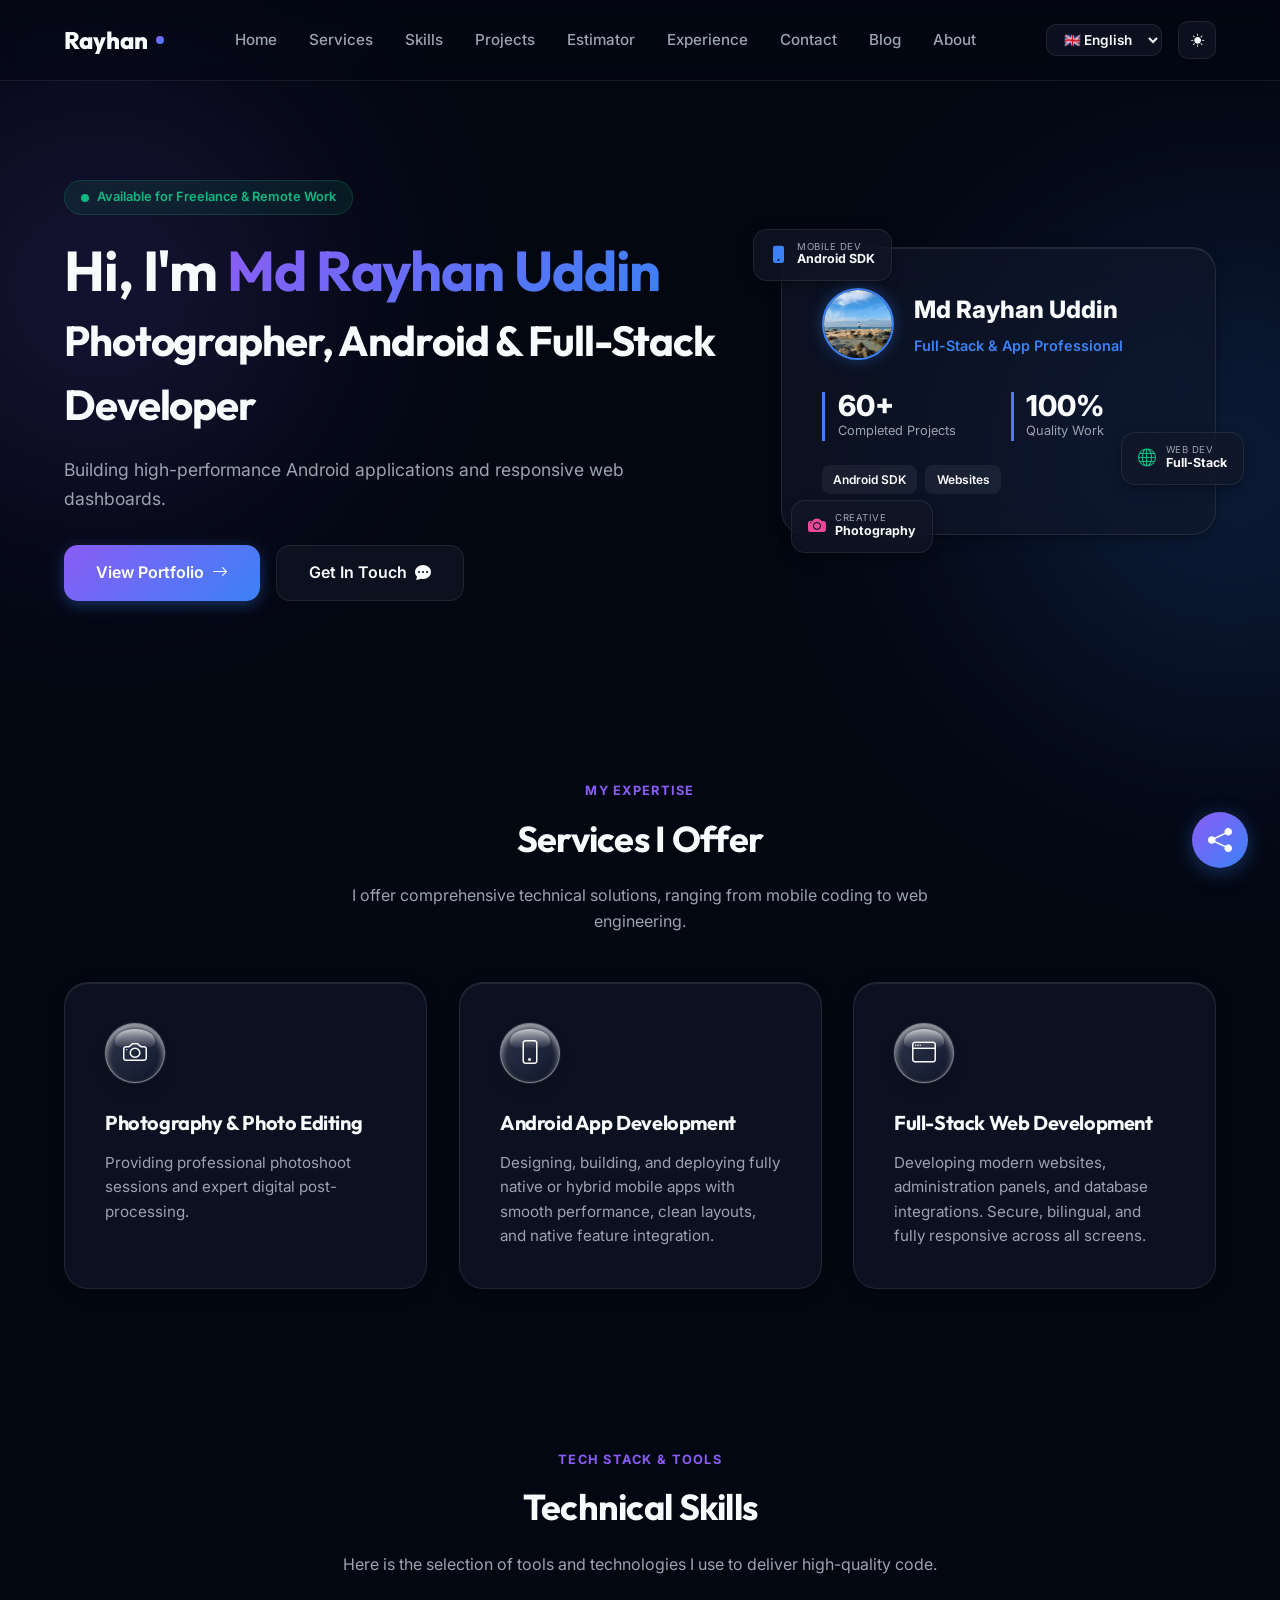
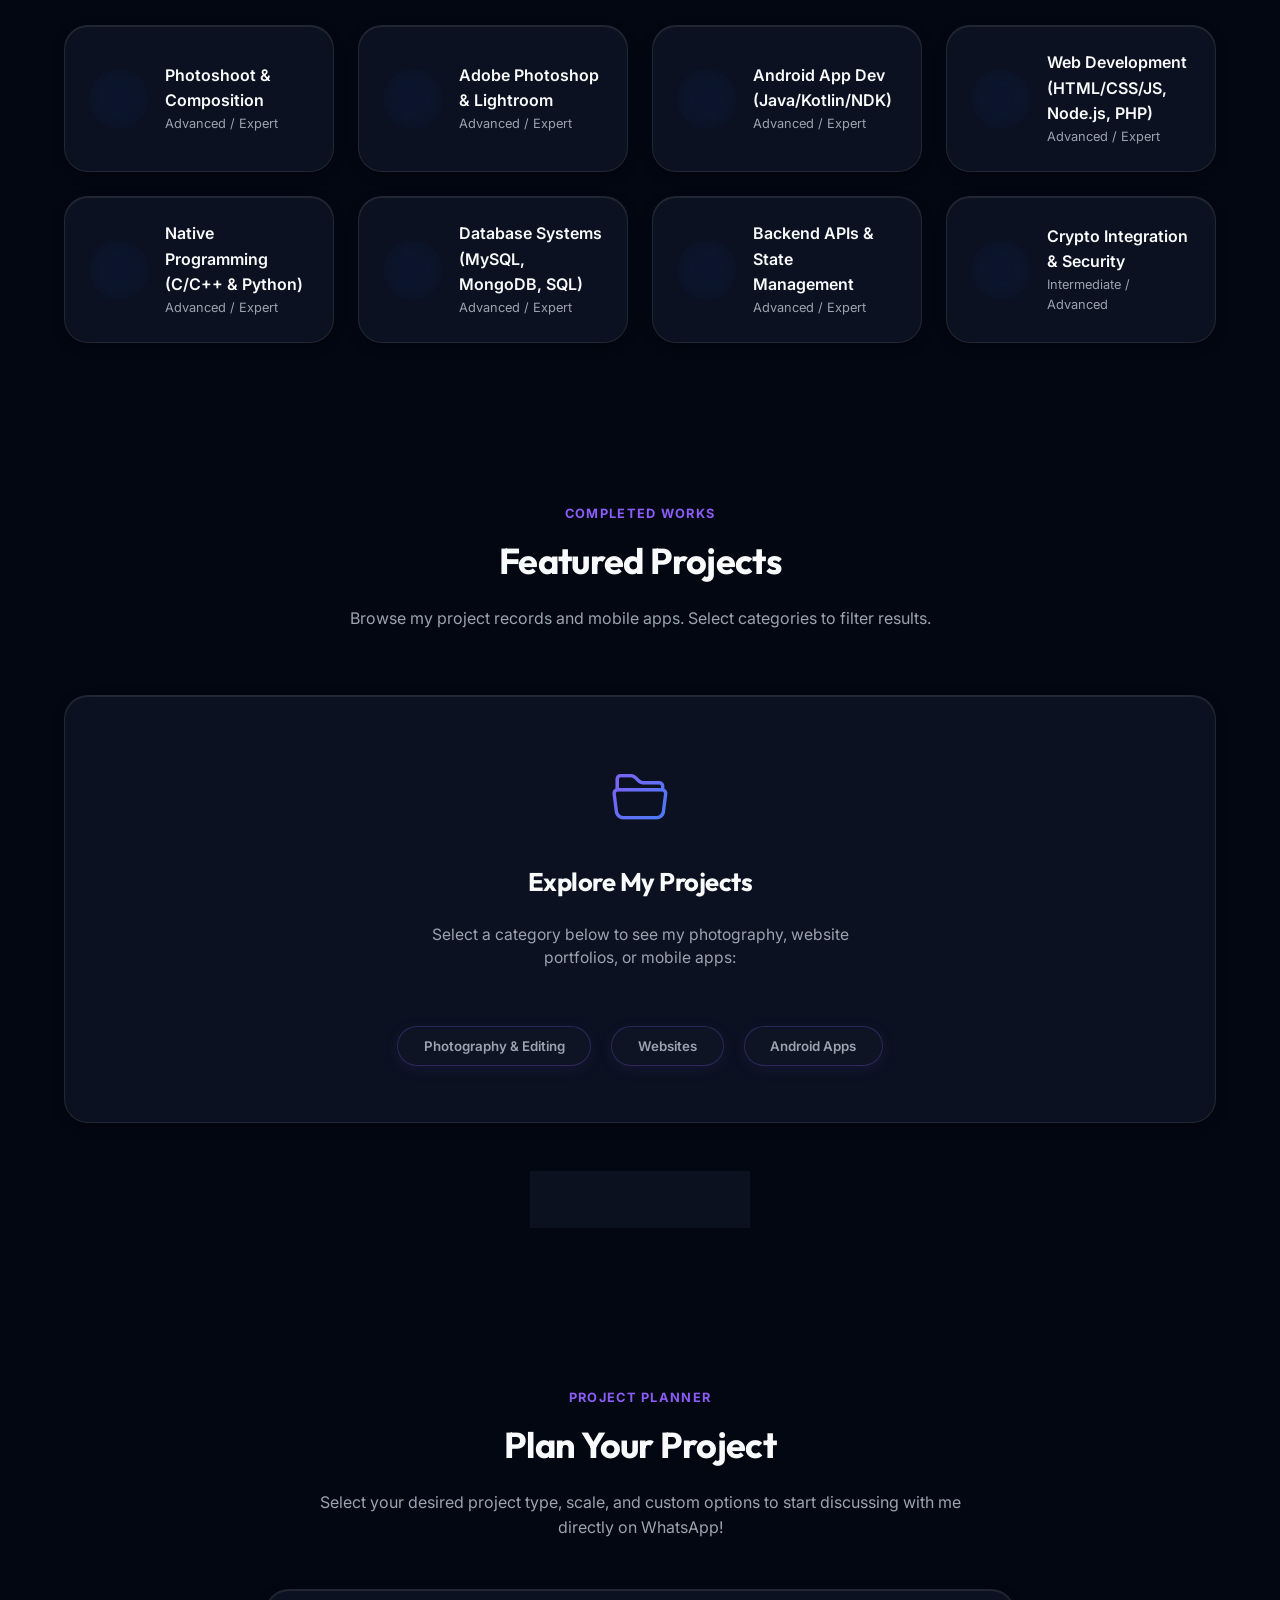
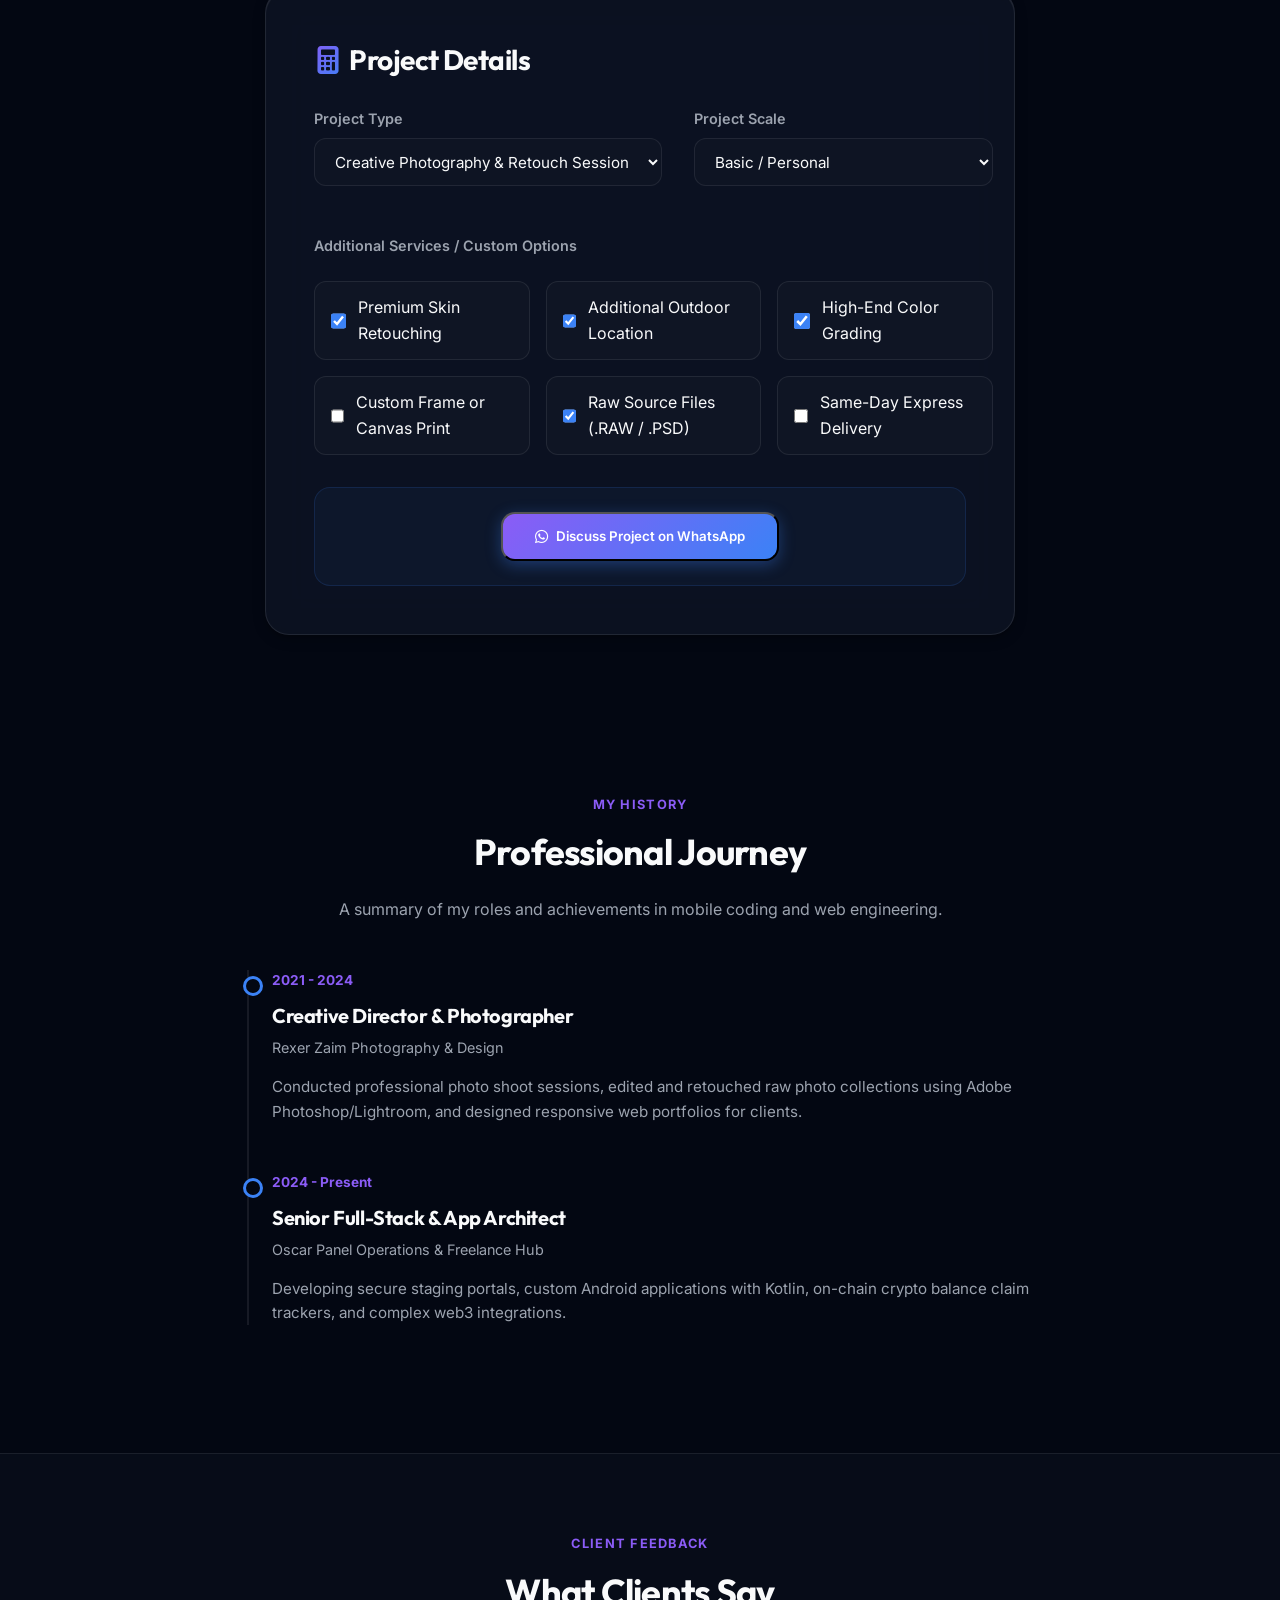
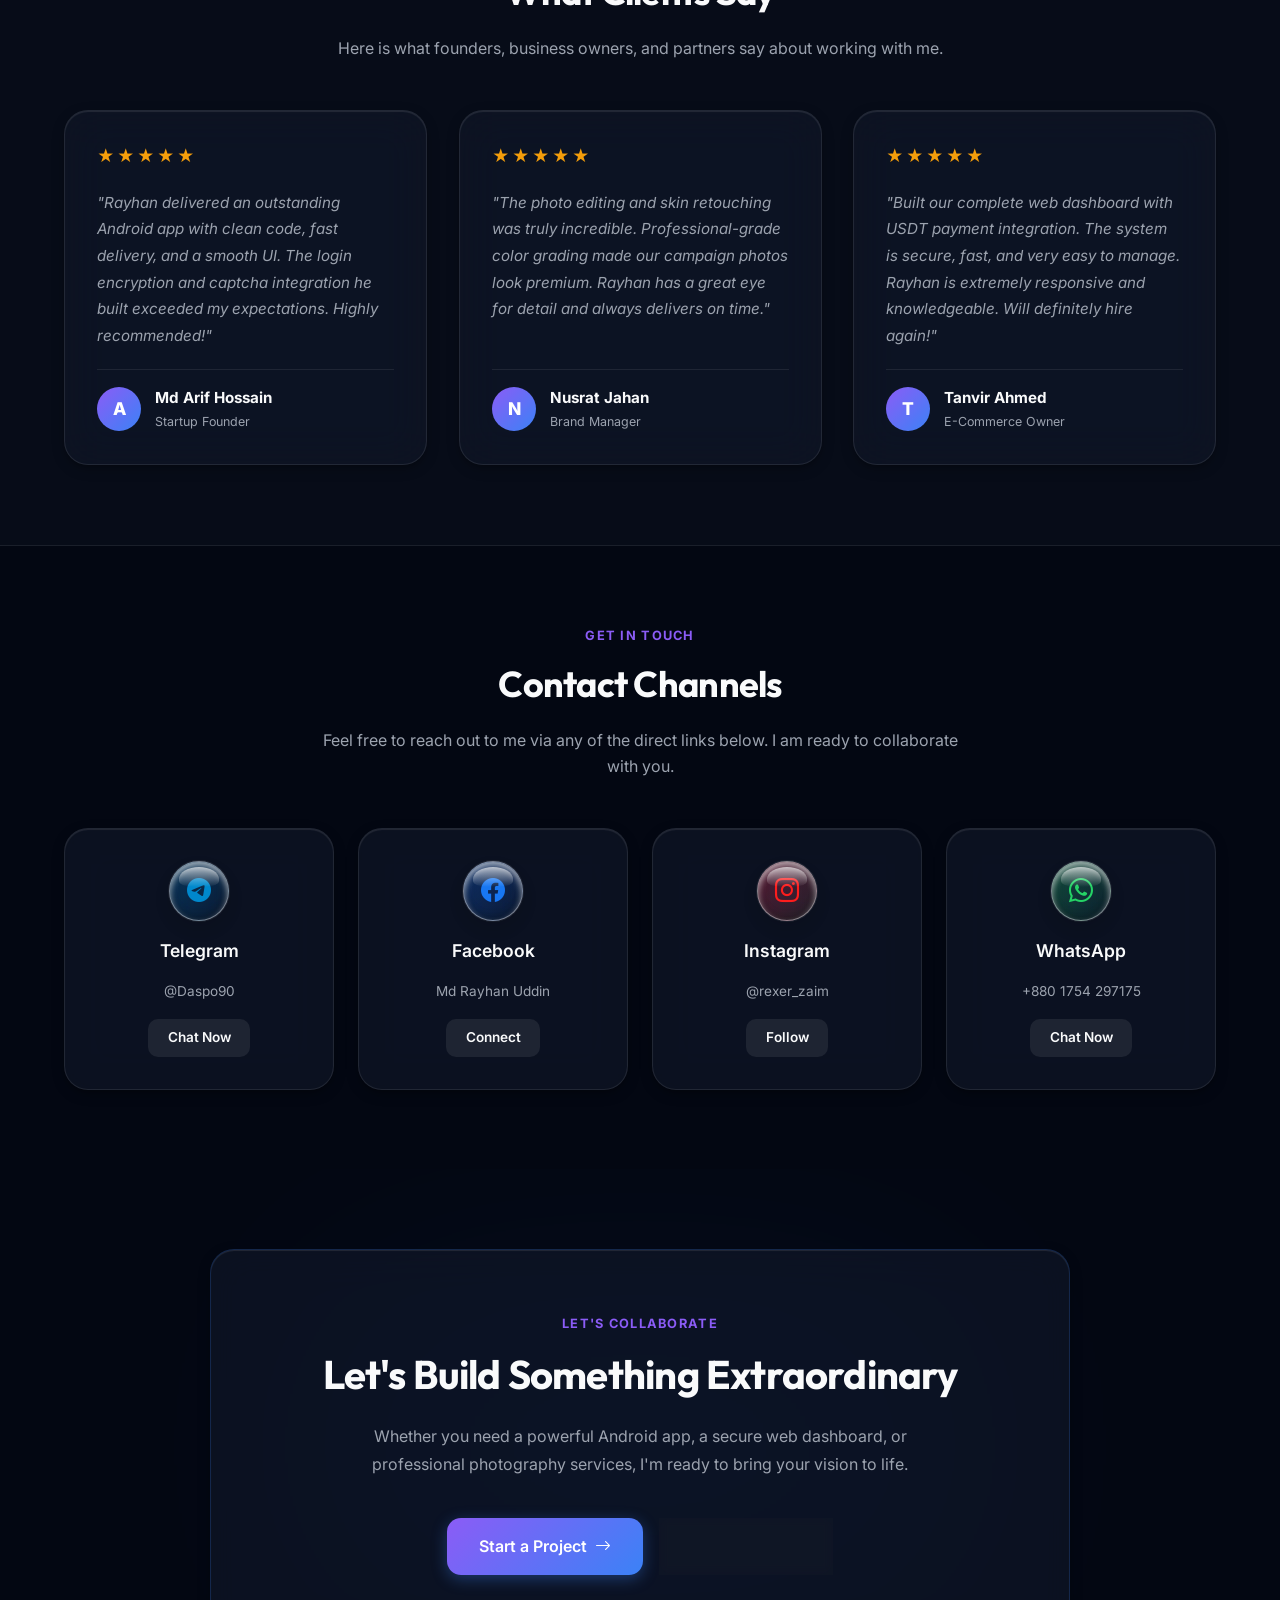
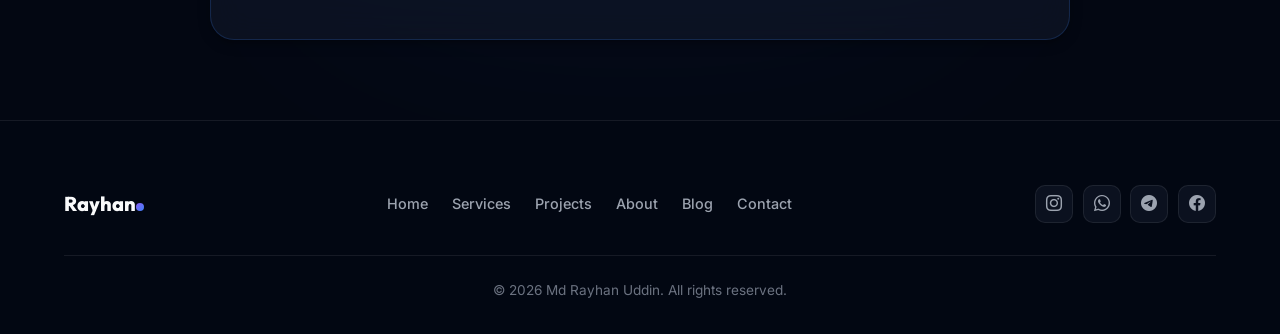
==== commit 3ab37999: "Feature: Portfolio filter options inside empty state card - no projects shown on initial load, categ" ====
--- a/index.html
+++ b/index.html
@@ -258,8 +258,7 @@
         <p class="section-desc" data-translate="portfolio_desc">Browse my project records, mobile apps, and photography captures. Select categories to filter results.</p>
       </div>
       
-      <div class="portfolio-filters">
-        <button class="filter-btn active" data-filter="all" data-translate="filter_all">All</button>
+      <div class="portfolio-filters" id="topFilters" style="display: none; opacity: 0; transition: opacity 0.4s ease, transform 0.4s ease; transform: translateY(-10px);">
         <button class="filter-btn" data-filter="photography" data-translate="filter_photography">Photography &amp; Editing</button>
         <button class="filter-btn" data-filter="websites" data-translate="filter_websites">Websites</button>
         <button class="filter-btn" data-filter="apps" data-translate="filter_apps">Android Apps</button>
--- a/style.css
+++ b/style.css
@@ -7,7 +7,7 @@
 
   /* Default Dark Mode Colors (Highly Premium) */
   --bg-app: #030712;
-  --bg-card: rgba(17, 24, 39, 0.7);
+  --bg-card: rgba(17, 24, 39, 0.65);
   --border-color: rgba(255, 255, 255, 0.08);
   --text-primary: #f9fafb;
   --text-secondary: #9ca3af;
@@ -29,17 +29,23 @@
   --shadow-md: 0 4px 15px -3px rgba(0, 0, 0, 0.3), 0 4px 6px -2px rgba(0, 0, 0, 0.2);
   --shadow-lg: 0 20px 25px -5px rgba(0, 0, 0, 0.5), 0 10px 10px -5px rgba(0, 0, 0, 0.3);
   
-  --blur-amount: 16px;
+  --blur-amount: 20px;
   --transition-speed: 0.3s;
+
+  /* Glass Effects */
+  --glass-border: rgba(255, 255, 255, 0.09);
+  --glass-highlight: inset 0 1px 1px rgba(255, 255, 255, 0.1);
+  --blob-color-1: #8b5cf6; /* royal purple */
+  --blob-color-2: #3b82f6; /* royal blue */
 }
 
 [data-theme="light"] {
-  --bg-app: #f3f4f6;
-  --bg-card: rgba(255, 255, 255, 0.8);
-  --border-color: rgba(0, 0, 0, 0.08);
+  --bg-app: #f4f6fa; /* Clean cool watery blue-white background */
+  --bg-card: rgba(255, 255, 255, 0.32); /* High transparency for watery glass look */
+  --border-color: rgba(0, 0, 0, 0.06);
   --text-primary: #111827;
   --text-secondary: #4b5563;
-  --text-muted: #9ca3af;
+  --text-muted: #8b8f97;
   
   --primary-gradient: linear-gradient(135deg, #3b82f6 0%, #8b5cf6 100%);
   --accent-gradient: linear-gradient(135deg, #8b5cf6 0%, #ec4899 100%);
@@ -49,12 +55,18 @@
   --accent-color: #7c3aed;
   --success-color: #059669;
   
-  --glow-primary: rgba(37, 99, 235, 0.15);
-  --glow-accent: rgba(124, 58, 237, 0.15);
+  --glow-primary: rgba(37, 99, 235, 0.12);
+  --glow-accent: rgba(124, 58, 237, 0.12);
   
-  --shadow-sm: 0 1px 2px rgba(0, 0, 0, 0.02);
-  --shadow-md: 0 4px 15px -3px rgba(0, 0, 0, 0.05), 0 4px 6px -2px rgba(0, 0, 0, 0.03);
-  --shadow-lg: 0 20px 25px -5px rgba(0, 0, 0, 0.08), 0 10px 10px -5px rgba(0, 0, 0, 0.04);
+  --shadow-sm: 0 1px 2px rgba(0, 0, 0, 0.01);
+  --shadow-md: 0 8px 30px rgba(0, 0, 0, 0.04);
+  --shadow-lg: 0 20px 40px rgba(0, 0, 0, 0.06);
+
+  /* Glass Effects */
+  --glass-border: rgba(255, 255, 255, 0.65); /* Shiny reflective border */
+  --glass-highlight: inset 0 2px 4px rgba(255, 255, 255, 0.65), inset 0 -2px 4px rgba(0, 0, 0, 0.02); /* Double highlight for watery droplet feel */
+  --blob-color-1: #c084fc; /* Soft purple blob */
+  --blob-color-2: #60a5fa; /* Soft sky blue blob */
 }
 
 /* --- Global Resets --- */
@@ -117,19 +129,23 @@
 
 .glass-panel {
   background: var(--bg-card);
-  backdrop-filter: blur(var(--blur-amount));
-  -webkit-backdrop-filter: blur(var(--blur-amount));
-  border: 1px solid var(--border-color);
+  backdrop-filter: blur(var(--blur-amount)) saturate(145%);
+  -webkit-backdrop-filter: blur(var(--blur-amount)) saturate(145%);
+  border: 1px solid var(--glass-border);
   border-radius: 24px;
-  box-shadow: var(--shadow-md);
-  transition: border-color var(--transition-speed) ease, box-shadow var(--transition-speed) ease;
+  box-shadow: var(--shadow-md), var(--glass-highlight);
+  transition: border-color var(--transition-speed) ease, box-shadow var(--transition-speed) ease, background var(--transition-speed) ease;
   transform-style: preserve-3d;
   will-change: transform;
 }
 
 .glass-panel:hover {
-  border-color: rgba(255, 255, 255, 0.18);
-  box-shadow: 0 12px 40px -10px var(--glow-primary);
+  border-color: rgba(255, 255, 255, 0.7);
+  box-shadow: 0 15px 45px -12px var(--glow-primary), var(--glass-highlight);
+}
+
+body[data-theme="dark"] .glass-panel:hover {
+  border-color: rgba(255, 255, 255, 0.22);
 }
 
 /* Background Blob Effects */
@@ -139,8 +155,13 @@
   filter: blur(120px);
   z-index: -1;
   pointer-events: none;
-  opacity: 0.15;
+  opacity: 0.16;
   animation: pulse 8s infinite alternate;
+}
+
+body[data-theme="light"] .bg-blob {
+  opacity: 0.28; /* brighter blobs so they are visible through light background */
+  filter: blur(100px);
 }
 
 .blob-purple {
@@ -708,7 +729,7 @@
 .portfolio-filters {
   display: flex;
   justify-content: center;
-  gap: 1rem;
+  gap: 1.25rem;
   margin-bottom: 3rem;
   flex-wrap: wrap;
 }
@@ -717,18 +738,92 @@
   background: var(--bg-card);
   border: 1px solid var(--border-color);
   color: var(--text-secondary);
-  padding: 0.6rem 1.5rem;
+  padding: 0.7rem 1.6rem;
   border-radius: 30px;
   font-weight: 600;
   cursor: pointer;
-  transition: all 0.3s ease;
+  transition: all 0.4s cubic-bezier(0.16, 1, 0.3, 1);
 }
 
 .filter-btn:hover, .filter-btn.active {
   background: var(--primary-gradient);
   color: #fff;
   border-color: transparent;
-  box-shadow: 0 4px 12px var(--glow-primary);
+  box-shadow: 0 8px 24px var(--glow-primary);
+  transform: translateY(-2px);
+}
+
+/* Pulse highlight animation when NO filter has been clicked yet */
+.portfolio-filters:not(.has-active) .filter-btn {
+  animation: filterPulse 2.5s infinite ease-in-out;
+  border-color: rgba(139, 92, 246, 0.25);
+}
+
+.portfolio-filters:not(.has-active) .filter-btn:nth-child(1) {
+  animation-delay: 0s;
+}
+
+.portfolio-filters:not(.has-active) .filter-btn:nth-child(2) {
+  animation-delay: 0.4s;
+}
+
+.portfolio-filters:not(.has-active) .filter-btn:nth-child(3) {
+  animation-delay: 0.8s;
+}
+
+@keyframes filterPulse {
+  0%, 100% {
+    transform: translateY(0) scale(1);
+    box-shadow: var(--shadow-sm);
+  }
+  50% {
+    transform: translateY(-4px) scale(1.03);
+    border-color: rgba(139, 92, 246, 0.55);
+    box-shadow: 0 8px 20px rgba(139, 92, 246, 0.2);
+  }
+}
+
+/* Portfolio Empty State styles */
+.portfolio-empty-state {
+  margin-top: 1rem;
+  transition: all var(--transition-speed) ease;
+}
+
+.portfolio-empty-state-filters {
+  display: flex;
+  justify-content: center;
+  gap: 1.25rem;
+  margin-top: 1.75rem;
+  flex-wrap: wrap;
+}
+
+.portfolio-empty-state-filters .filter-btn {
+  animation: filterPulse 2.5s infinite ease-in-out;
+  border-color: rgba(139, 92, 246, 0.25);
+  box-shadow: 0 4px 15px rgba(139, 92, 246, 0.08);
+}
+
+.portfolio-empty-state-filters .filter-btn:nth-child(1) {
+  animation-delay: 0s;
+}
+
+.portfolio-empty-state-filters .filter-btn:nth-child(2) {
+  animation-delay: 0.4s;
+}
+
+.portfolio-empty-state-filters .filter-btn:nth-child(3) {
+  animation-delay: 0.8s;
+}
+
+@keyframes floatArrows {
+  0%, 100% {
+    transform: translateY(0);
+    opacity: 0.5;
+  }
+  50% {
+    transform: translateY(-8px);
+    opacity: 1;
+  }
 }
 
 .portfolio-grid {
@@ -756,7 +851,19 @@
 
 .portfolio-item.wide {
   grid-column: 1 / -1;
-  aspect-ratio: 16 / 9;
+  aspect-ratio: 2.1 / 1; /* Sleeker on mobile */
+}
+
+@media (min-width: 768px) {
+  .portfolio-item.wide {
+    aspect-ratio: 2.6 / 1; /* Shorter on tablet */
+  }
+}
+
+@media (min-width: 1024px) {
+  .portfolio-item.wide {
+    aspect-ratio: 3.2 / 1; /* Cinematic crop on desktop to match normal item heights */
+  }
 }
 
 .portfolio-img {
@@ -1753,82 +1860,311 @@
   .hero-title {
     font-size: 2.8rem;
   }
+  .services-grid {
+    grid-template-columns: repeat(2, 1fr);
+  }
+  .skills-grid {
+    grid-template-columns: repeat(2, 1fr);
+  }
+  .portfolio-grid {
+    grid-template-columns: repeat(2, 1fr);
+  }
 }
 
 @media (max-width: 768px) {
+  /* --- Navbar --- */
   .mobile-menu-toggle {
     display: block;
   }
-  
+
   .nav-menu {
     position: fixed;
-    top: 80px;
+    top: 70px;
     left: -100%;
     width: 100%;
-    height: calc(100vh - 80px);
+    height: calc(100vh - 70px);
     background: var(--bg-app);
+    backdrop-filter: blur(20px);
+    -webkit-backdrop-filter: blur(20px);
     flex-direction: column;
-    padding: 3rem 1.5rem;
+    padding: 2.5rem 1.5rem;
     gap: 1.5rem;
     transition: left 0.3s ease;
     border-top: 1px solid var(--border-color);
-  }
-  
+    overflow-y: auto;
+    z-index: 999;
+  }
+
   .nav-menu.active {
     left: 0;
   }
-  
+
+  .nav-link {
+    font-size: 1.1rem;
+  }
+
+  /* --- Hero --- */
+  .hero {
+    padding: 130px 0 70px;
+  }
+
   .hero-grid {
     grid-template-columns: 1fr;
     text-align: center;
-    gap: 3rem;
-  }
-  
+    gap: 2.5rem;
+  }
+
   .hero-badge, .hero-subtitle {
     margin-left: auto;
     margin-right: auto;
   }
-  
+
+  .hero-title {
+    font-size: 2.4rem;
+  }
+
   .hero-btns {
     justify-content: center;
   }
-  
+
   .showcase-card {
-    max-width: 450px;
+    max-width: 420px;
     margin: 0 auto;
-  }
-  
+    padding: 1.8rem;
+  }
+
+  .hero-floating-badge {
+    display: none; /* hide floating badges on mobile for cleaner look */
+  }
+
+  /* --- Services --- */
+  .services-grid {
+    grid-template-columns: 1fr;
+    gap: 1.25rem;
+  }
+
+  .service-card {
+    padding: 1.75rem;
+  }
+
+  /* --- Skills --- */
+  .skills-grid {
+    grid-template-columns: 1fr;
+    gap: 1rem;
+  }
+
+  /* --- Portfolio --- */
+  .portfolio-grid {
+    grid-template-columns: 1fr;
+    gap: 1.25rem;
+  }
+
+  .portfolio-item {
+    aspect-ratio: 4 / 3;
+  }
+
+  .portfolio-item.wide {
+    aspect-ratio: 4 / 3; /* same height as normal items on mobile */
+  }
+
+  .portfolio-filters {
+    gap: 0.6rem;
+    margin-bottom: 2rem;
+  }
+
+  .filter-btn {
+    padding: 0.5rem 1rem;
+    font-size: 0.85rem;
+  }
+
+  /* --- Estimator --- */
+  .estimator-card {
+    padding: 2rem 1.5rem;
+  }
+
   .estimator-grid {
     grid-template-columns: 1fr;
-  }
-  
+    gap: 1.25rem;
+  }
+
   .estimator-checkbox-group {
     grid-column: span 1;
-  }
-  
+    grid-template-columns: 1fr;
+  }
+
+  /* --- Timeline --- */
+  .timeline {
+    padding-left: 1.5rem;
+  }
+
+  /* --- Testimonials --- */
+  .testimonials-grid {
+    grid-template-columns: 1fr;
+  }
+
+  /* --- Contact --- */
+  .contact-grid {
+    grid-template-columns: 1fr;
+    gap: 1.25rem;
+  }
+
+  /* --- CTA --- */
+  .cta-btns {
+    flex-direction: column;
+    align-items: center;
+  }
+
+  /* --- Footer --- */
   .footer-content {
     flex-direction: column;
     text-align: center;
+    gap: 1.5rem;
+  }
+
+  .footer-nav {
+    flex-wrap: wrap;
+    justify-content: center;
+    gap: 1rem;
+  }
+
+  .footer-socials {
+    justify-content: center;
+  }
+
+  /* --- About Page --- */
+  .about-hero-grid {
+    grid-template-columns: 1fr;
+    text-align: center;
+    gap: 2rem;
+  }
+
+  .about-profile-card {
+    max-width: 340px;
+    margin: 0 auto;
+  }
+
+  .about-story-grid,
+  .about-values-grid,
+  .about-numbers-grid {
+    grid-template-columns: 1fr;
+    gap: 1.25rem;
+  }
+
+  .section-title {
+    font-size: 1.9rem;
+  }
+
+  /* --- Sections --- */
+  .section {
+    padding: 70px 0;
   }
 }
 
 @media (max-width: 480px) {
+  /* --- Containers --- */
+  .container {
+    padding: 0 1rem;
+  }
+
+  /* --- Typography --- */
   .hero-title {
-    font-size: 2.1rem;
-  }
+    font-size: 1.95rem;
+    line-height: 1.2;
+  }
+
   .hero-subtitle {
-    font-size: 0.95rem;
-  }
+    font-size: 0.9rem;
+  }
+
+  .section-title {
+    font-size: 1.7rem;
+  }
+
+  /* --- Hero --- */
+  .hero {
+    padding: 110px 0 60px;
+  }
+
+  .btn-main {
+    padding: 0.8rem 1.5rem;
+    font-size: 0.9rem;
+    width: 100%;
+    justify-content: center;
+  }
+
+  .hero-btns {
+    flex-direction: column;
+    gap: 0.75rem;
+    width: 100%;
+    max-width: 340px;
+    margin: 0 auto;
+  }
+
+  .showcase-card {
+    padding: 1.4rem;
+  }
+
+  /* --- Cards --- */
+  .service-card {
+    padding: 1.4rem;
+  }
+
+  .service-title {
+    font-size: 1.1rem;
+  }
+
+  .service-desc {
+    font-size: 0.88rem;
+  }
+
+  /* --- Estimator --- */
   .estimator-card {
-    padding: 1.5rem 1rem;
-  }
+    padding: 1.4rem 1rem;
+  }
+
   .estimator-title {
-    font-size: 1.4rem;
-  }
-  .section-title {
-    font-size: 1.8rem;
-  }
+    font-size: 1.3rem;
+  }
+
+  /* --- Sections --- */
   .section {
-    padding: 60px 0;
-  }
-}
+    padding: 55px 0;
+  }
+
+  /* --- Portfolio --- */
+  .portfolio-item {
+    border-radius: 14px;
+  }
+
+  .portfolio-overlay {
+    padding: 1.25rem;
+  }
+
+  .portfolio-title {
+    font-size: 1rem;
+  }
+
+  /* --- Floating Widget --- */
+  .floating-widget {
+    right: 1rem;
+    bottom: 1rem;
+  }
+
+  /* --- Blog --- */
+  .blog-card {
+    padding: 1.4rem;
+  }
+
+  .blog-card-img {
+    height: 160px;
+  }
+
+  /* --- Projects Hero --- */
+  .projects-hero {
+    padding: 120px 0 60px;
+  }
+
+  .projects-hero-title {
+    font-size: 2.2rem;
+  }
+}
